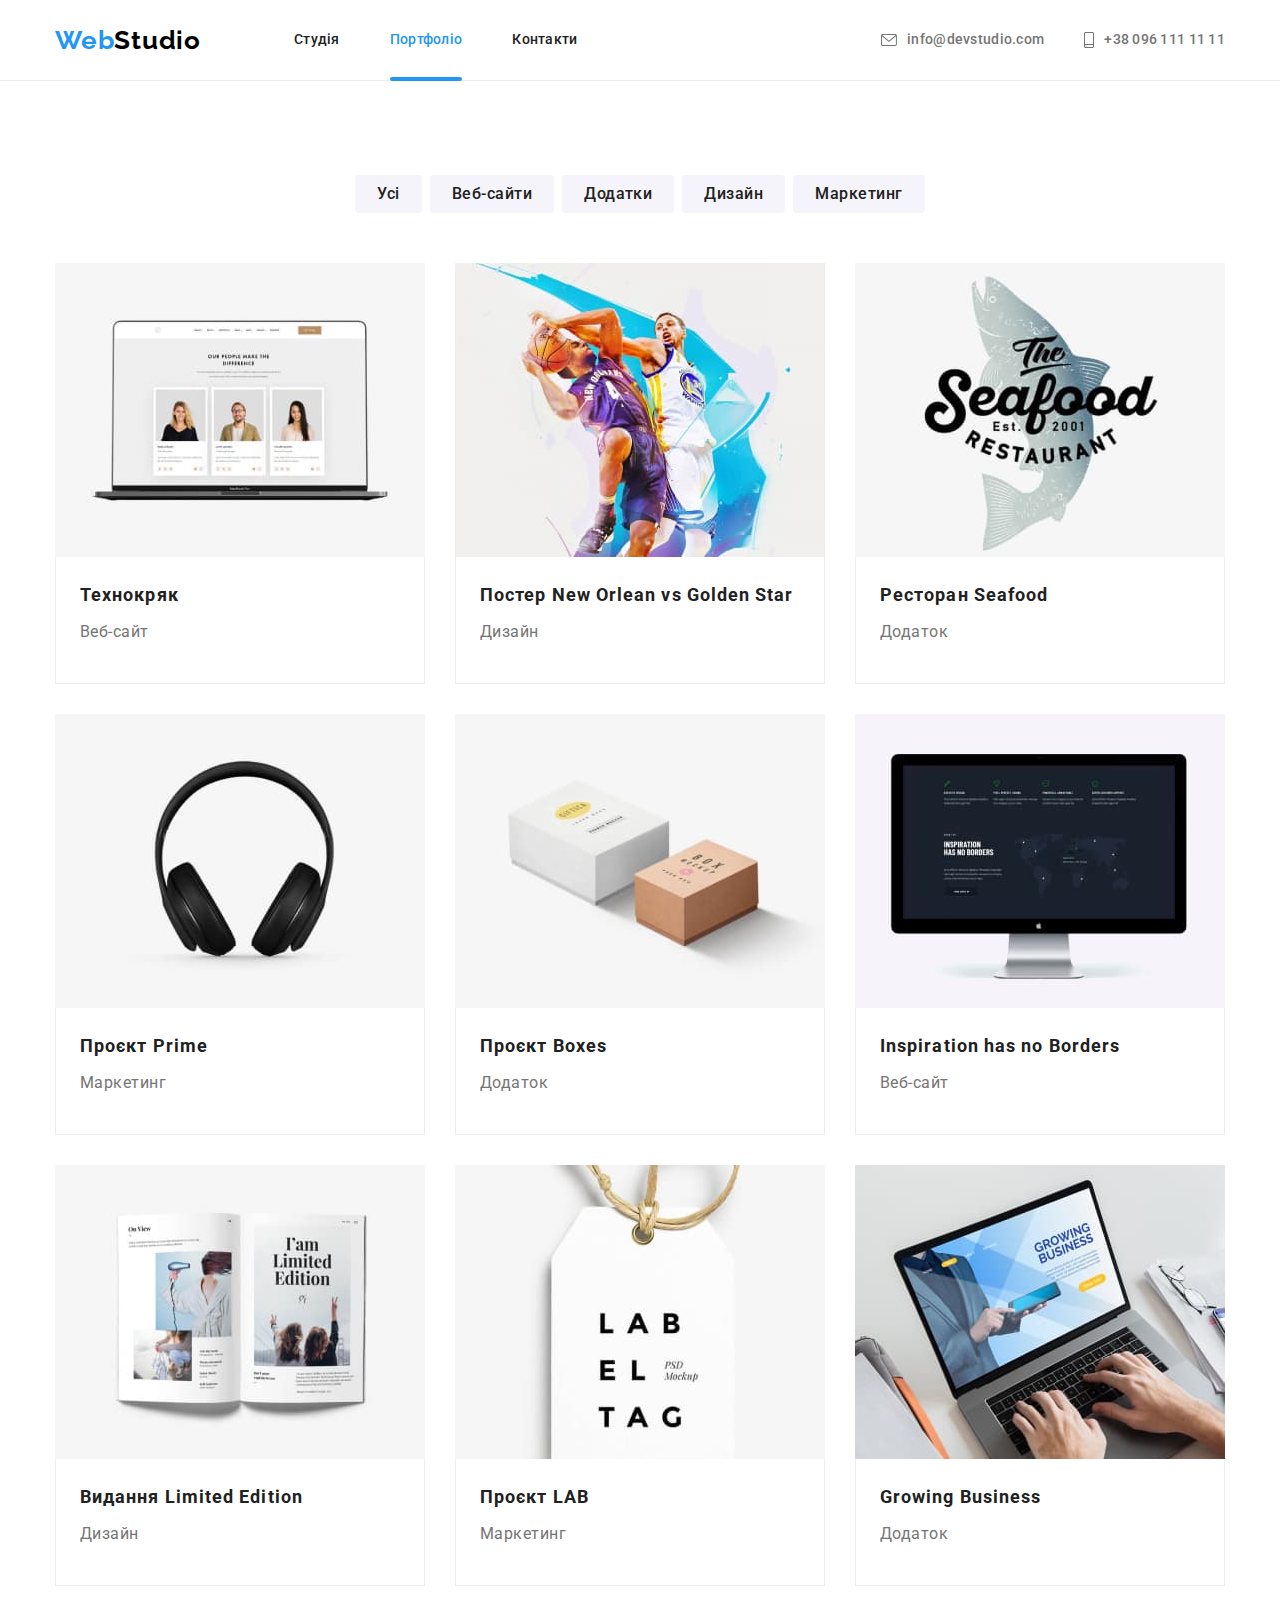
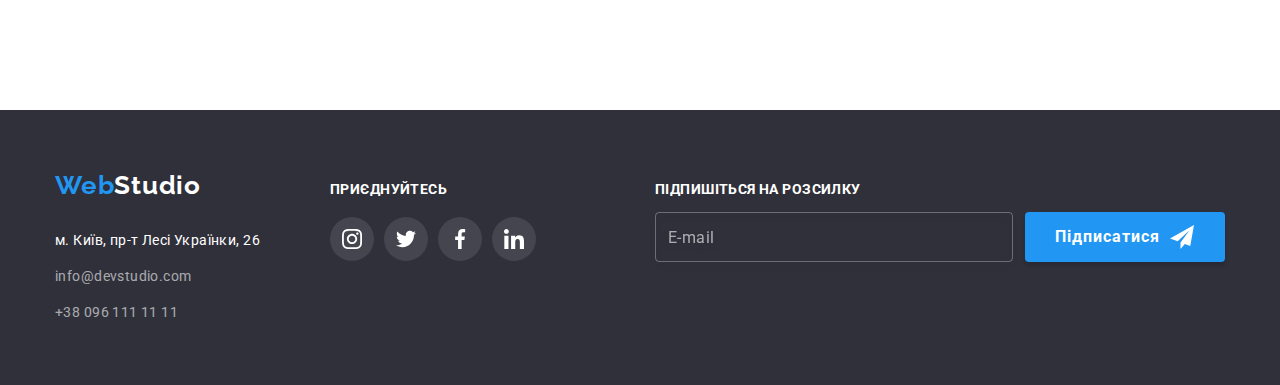
==== portfolio.html @ ed0c9e14 "Initial commit" ====
<!DOCTYPE html>
<html lang="uk">
	<head>
		<meta charset="UTF-8">
		<meta name="viewport" content="width=device-width, initial-scale=1.0">
		<title>Студія</title>
		<link rel="preconnect" href="https://fonts.googleapis.com">
		<link rel="preconnect" href="https://fonts.gstatic.com" crossorigin>
		<link href="https://fonts.googleapis.com/css2?family=Raleway:wght@700&family=Roboto:wght@400;500;700;900&display=swap" rel="stylesheet"> 
		<link rel="stylesheet" href="https://cdnjs.cloudflare.com/ajax/libs/modern-normalize/1.1.0/modern-normalize.min.css"> 
		<link rel="stylesheet" href="./css/styles.css">
	</head>
<body class="page">
	<header class="page-header">
		<div class="container header-nav">
			<nav class="header-nav">
				<a href="./index.html" class="logo">
					<span class="logo-firstname">Web</span><span class="logo-secondname">Studio</span>   
				</a>
				<ul class="site-nav list">
					<li class="site-nav-item"><a href="./index.html" class="link">Студія</a></li>
					<li class="site-nav-item"><a href="./portfolio.html" class="link current">Портфоліо</a></li>
					<li class="site-nav-item"><a href="#" class="link">Контакти</a></li>
				</ul>
			</nav>
			<ul class="contacts list">
				<li class="contact-item">
					<a href="mailto:info@devstudio.com" class="contact-type">
						<svg class="contact-icon" width="16px" height="12px">
							<use href="./images/icons.svg#icon-envelope"></use>
						</svg>
						info@devstudio.com
					</a>
				</li>
				<li class="contact-item">
					<a href="tel:+380961111111" class="contact-type">
						<svg class="contact-icon" width="10px" height="16px">
							<use href="./images/icons.svg#icon-smartphone"></use>
						</svg>
						+38 096 111 11 11
					</a>
				</li>
			</ul>
		</div>
	</header>

	<main>
			<section class="section portfolio">
				<h1 class="visually-hidden">Портфоліо</h1>		
				<div class="container">
					<ul class="buttons-list list">
						<li class="button-item">
							<button type="button" class="button secondary">Усі</button>
						</li>
						<li class="button-item"> 
							<button type="button" class="button secondary">Веб-сайти</button>
						</li>
						<li class="button-item">
							<button type="button" class="button secondary">Додатки</button>
						</li>
						<li class="button-item"> 
							<button type="button" class="button secondary">Дизайн</button>
						</li>
						<li class="button-item">
							<button type="button" class="button secondary">Маркетинг</button>
						</li>
					</ul>
				</div>
				<div class="container">
					<ul class="project-list list">
						<li class="project-item">
							<a href="#" class="project-link">
								<div class="project-img-box">
									<img class="project-img" src="./images/project/project1.jpg" alt="Ноутбук, на екрані якого збражено три фотокарточки з людьми" width="370">
									<div class="project-text-box">
										<p class="text-box">
											Ресурс пропонує комплексні пропозиції з різним рівнем функціоналу та сервісів. Все це дозволить відвідувачу отримати вичерпні відомості про компанію чи приватну особу.
										</p>
									</div>
								</div>
								<div class="project-content">
									<h2 class="project-name">Технокряк</h2>
									<p class="project-type">Веб-сайт</p>
								</div>
							</a>
						</li>
						<li class="project-item">
							<a href="#" class="project-link">
								<div class="project-img-box">
									<img class="project-img" src="./images/project/project2.jpg" alt="Двоє баскетболистів грають в баскетбол" width="370">
									<div class="project-text-box">
										<p class="text-box">
											Ресурс пропонує комплексні пропозиції з різним рівнем функціоналу та сервісів. Все це дозволить відвідувачу отримати вичерпні відомості про компанію чи приватну особу.
										</p>
									</div>
								</div>	
								<div class="project-content">
									<h2 class="project-name">Постер New Orlean vs Golden Star</h2>
									<p class="project-type">Дизайн</p>
								</div>	
							</a>
						</li>
						<li class="project-item">
							<a href="#" class="project-link">
								<div class="project-img-box">
									<img class="project-img" src="./images/project/project3.jpg" alt="Логотип ресторану" width="370">
									<div class="project-text-box">
										<p class="text-box">
											Ресурс пропонує комплексні пропозиції з різним рівнем функціоналу та сервісів. Все це дозволить відвідувачу отримати вичерпні відомості про компанію чи приватну особу.
										</p>
									</div>
								</div>
								<div class="project-content">
									<h2 class="project-name">Ресторан Seafood</h2>
									<p class="project-type">Додаток</p>
								</div>
							</a>
						</li>
						<li class="project-item">
							<a href="#" class="project-link">
								<div class="project-img-box">
									<img class="project-img" src="./images/project/project4.jpg" alt="Навушники на білому фоні" width="370">
									<div class="project-text-box">
										<p class="text-box">
											Ресурс пропонує комплексні пропозиції з різним рівнем функціоналу та сервісів. Все це дозволить відвідувачу отримати вичерпні відомості про компанію чи приватну особу.
										</p>
									</div>
								</div>
								<div class="project-content">
									<h2 class="project-name">Проєкт Prime</h2>
									<p class="project-type">Маркетинг</p>
								</div>
							</a>
						</li>
						<li class="project-item">
							<a href="#" class="project-link">
								<div class="project-img-box">
									<img class="project-img" src="./images/project/project5.jpg" alt="Маленька коробка бержеого кольору поряд з великою білою коробкою" width="370">
									<div class="project-text-box">
										<p class="text-box">
											Ресурс пропонує комплексні пропозиції з різним рівнем функціоналу та сервісів. Все це дозволить відвідувачу отримати вичерпні відомості про компанію чи приватну особу.
										</p>
									</div>
								</div>
								<div class="project-content">
									<h2 class="project-name">Проєкт Boxes</h2>
									<p class="project-type">Додаток</p>
								</div>
							</a>
						</li>
						<li class="project-item">
							<a href="#" class="project-link">
								<div class="project-img-box">
									<img class="project-img" src="./images/project/project6.jpg" alt="Монітор компютера" width="370">
									<div class="project-text-box">
										<p class="text-box">
											Ресурс пропонує комплексні пропозиції з різним рівнем функціоналу та сервісів. Все це дозволить відвідувачу отримати вичерпні відомості про компанію чи приватну особу.
										</p>
									</div>
								</div>
								<div class="project-content">
									<h2 class="project-name">Inspiration has no Borders</h2>
									<p class="project-type">Веб-сайт</p>
								</div>
							</a>
						</li>
						<li class="project-item">
							<a href="#" class="project-link">
								<div class="project-img-box">
									<img class="project-img" src="./images/project/project7.jpg" alt="Відкритий журнал з зображеннями та статтями" width="370">
									<div class="project-text-box">
										<p class="text-box">
											Ресурс пропонує комплексні пропозиції з різним рівнем функціоналу та сервісів. Все це дозволить відвідувачу отримати вичерпні відомості про компанію чи приватну особу.
										</p>
									</div>
								</div>
								<div class="project-content">
									<h2 class="project-name">Видання Limited Edition</h2>
									<p class="project-type">Дизайн</p>
								</div>
							</a>
						</li>
						<li class="project-item">
							<a href="#" class="project-link">
								<div class="project-img-box">	
									<img class="project-img" src="./images/project/project8.jpg" alt="Лейба білого кольору на нитці" width="370">
									<div class="project-text-box">
										<p class="text-box">
											Ресурс пропонує комплексні пропозиції з різним рівнем функціоналу та сервісів. Все це дозволить відвідувачу отримати вичерпні відомості про компанію чи приватну особу.
										</p>
									</div>
								</div>
								<div class="project-content">
									<h2 class="project-name">Проєкт LAB</h2>
									<p class="project-type">Маркетинг</p>
								</div>
							</a>
						</li>
						<li class="project-item">
							<a href="#" class="project-link">
								<div class="project-img-box">
									<img class="project-img" src="./images/project/project9.jpg" alt="Людина, що працює на ноутбуці" width="370">
									<div class="project-text-box">
										<p class="text-box">
											Ресурс пропонує комплексні пропозиції з різним рівнем функціоналу та сервісів. Все це дозволить відвідувачу отримати вичерпні відомості про компанію чи приватну особу.
										</p>
									</div>
								</div>
								<div class="project-content">
									<h2 class="project-name">Growing Business</h2>
									<p class="project-type">Додаток</p>
								</div>	
							</a>
						</li>
					</ul>
				</div>
			</section>
	</main>

	<!-- Підвал сторінки -->
	<footer class="footer">
		<div class="container box">
			<div class="container-footer-contact">
				<a href="./index.html" class="footer-logo">
					<span class="logo-firstname">Web</span><span class="logo-secondname">Studio</span>   
				</a>				
				<address class="address">
					<ul class="address-list list">
						<li class="address-item"><a href="https://goo.gl/maps/NYJFSB4uTfUwp8kT6" target="_blank" rel="noopener nofollow noreferrer" class="location">м. Київ, пр-т Лесі Українки, 26</a></li>
						<li class="address-item"><a href="mailto:info@devstudio.com" class="footer-contact">info@devstudio.com</a></li>
						<li class="address-item"><a href="tel:+380961111111" class="footer-contact">+38 096 111 11 11</a></li>
					</ul>
				</address>
			</div>
			<div class="footer-network">
				<h2 class="invitation-title">Приєднуйтесь</h2>
				<ul class="footer-network-list list">
					<li class="footer-network-item">
						<a href="#" class="footer-network-link">
							<svg class="footer-network-icon instagram" width="20px" height="20px" >
								<use href="./images/icons.svg#icon-instagram"></use>
							</svg>
						</a>
					</li>
					<li class="footer-network-item">
						<a href="#" class="footer-network-link">
							<svg class="footer-network-icon twitter" width="20px" height="20px" >
								<use href="./images/icons.svg#icon-twitter"></use>
							</svg>
						</a>
					</li>
					<li class="footer-network-item">
						<a href="#" class="footer-network-link">
							<svg class="footer-network-icon facebook" width="20px" height="20px" >
								<use href="./images/icons.svg#icon-facebook"></use>
							</svg>
						</a>
					</li>
					<li class="footer-network-item">
						<a href="#" class="footer-network-link">
							<svg class="footer-network-icon linkedin" width="20px" height="20px" >
								<use href="./images/icons.svg#icon-linkedin"></use>
							</svg>
						</a>
					</li>
				</ul>
			</div>
			<div class="footer-form-box">
				<p class="footer-form-title">Підпишіться на розсилку</p>
				<form class="footer-form" name="footer-contact-form" autocomplete="on" novalidate> 
					<label class="footer-field-label" for="subscription-user-email">
						<input 
							class="footer-field-input"
							id="subscription-user-email" 
							type="email" 
							name="subscription-user-email" 
							placeholder="E-mail"
						/>
					</label>
					<button class="footer-form-submit button" type="submit">
						<span class="button-lable-title">Підписатися</span> 
						<svg class="footer-form-icon" width="24px" height="24px">
							<use href="./images/icons.svg#icon-send"></use>
						</svg>
					</button>
				</form>
			</div>
		</div>
	</footer>
</body>
</html>
---- css/styles.css ----
html {
    box-sizing: border-box;
}

/* Стили для обнуления верхних отступов у элементов */
h1,
h2,
h3,
h4,
h5,
h6,
p {
	margin-top: 0;
}
/* Класс для обнуления базовых свойств у списков (ul) */
.list {
	list-style: none;
	padding-left: 0;
	margin: 0;
}
/* Класс для обнуления базовых свойств у ссылок */
.link {
	text-decoration: none;
	color: inherit;
}
/* Свойства для корректного отображения картинок */
img {
	display: block;
	max-width: 100%;
	height: auto;
}
/* Свойства для обнуления курсива у address */
address {
	font-style: normal;
}

*, 
*::before,
*::after {
    box-sizing: inherit;
}

:root {
    --primary-text-color: #212121;
    --secondary-text-color: #ffffff;
    --primary-icons-color: #AFB1B8;
    --secondary-icons-color: #ffffff;
    --title-text-color: #757575;
    --accent-color: #2196F3;
    --accent-text-color: #ffffff;
    --logo-secondname-color: #000000;
    --footer-contact-color: rgba(255, 255, 255, 0.6);
    --primary-bgc-color: #ffffff;
    --hero-bgc-color: #2F303A66;
    --footer-bgc-color: #2F303A;
    --secondary-bgc-color: #F5F4FA;
    --btnprimary-bgc-color: #188CE8;
    --card-set-gap: 30px;
    --card-shadow: 0px 1px 3px rgba(0, 0, 0, 0.12), 0px 1px 1px rgba(0, 0, 0, 0.14), 0px 2px 1px rgba(0, 0, 0, 0.2);
    --project-shadow: 0px 4px 4px 0px #00000040;
    --border-header: 1px solid #ECECEC;
    --border-card: 1px solid #EEEEEE;

    --transition-time: 250ms;
    --timing-function: cubic-bezier(0.4, 0, 0.2, 1);

}
.container {
    width: 1200px;
    padding-right: 15px;
    padding-left: 15px;
    margin: 0 auto;
}

.list {
    list-style: none;
    padding: 0;
    margin: 0; 
}
.page {
    font-family: Roboto, sans-serif;
    background-color: var(--primary-bgc-color);
    color: var(--primary-text-color);
}
.page-header {
    color: var(--primary-text-color);
    border-bottom: var(--border-header);
}
/* header-nav */
.header-nav {
    display: flex;
    align-items: center;
}
/* logo */
.logo {
    font-family: Raleway, sans-serif;
    font-weight: 700;
    font-size: 26px;
    line-height: 1.19;
    letter-spacing: 0.03em;
    text-decoration: none;
}
.logo-firstname {
    color: var(--accent-color);
}
.logo-secondname {
    color: var(--logo-secondname-color);
}
/* site-nav */
.site-nav {
    display: flex;
    margin-left: 93px;
    gap: 50px;
}

.site-nav .link {
    color: var(--primary-text-color);
    font-weight: 500;
    font-size: 14px;
    line-height: 1.14;
    letter-spacing: 0.02em;
    text-decoration: none;
   
    display: block;
    padding-top: 32px;
    padding-bottom: 32px;

    transition: color var(--transition-time) var(--timing-function);
}
.site-nav .link:hover,
.site-nav .link:focus {
    color: var(--accent-color);
}
.site-nav .link.current {
    color: var(--accent-color);
}
.site-nav-item {
    position: relative;
}
.link.current::after {
    position: absolute;
    bottom: -1px;
    left: 0;
    display: block;
    content: "";
    height: 4px;
    width: 100%;
    background: #2196F3;
    border-radius: 2px;
}

/* contact */
.contacts.list {
    display: flex;
    margin-left: auto;
}

.contact-type {
    display: flex;
    align-items: center;
    padding-top: 32px;
    padding-bottom: 32px;
}
.contact-type {
    color: var(--title-text-color);
    font-style: normal;
    font-weight: 500;
    font-size: 14px;
    line-height: 1.14;
    letter-spacing: 0.02em;
    text-decoration: none;  
    
    transition: color var(--transition-time) var(--timing-function);
}
.contact-type:hover,
.contact-type:focus {
    color: var(--accent-color);
}
.contact-icon {
    display: flex;
    margin-right: 10px;
    fill: currentColor;
}
.contacts.list .contact-item + .contact-item {
    margin-left: 40px;
} 

.section-hero {
    background-color: var(--hero-bgc-color);
    color: var(--accent-text-color);
    text-align: center;
    padding: 200px 0px;
}

.overlay {
    width: 1600px;
    margin-left: auto;
    margin-right: auto;
    background-image: linear-gradient(
        to right,
        rgba(47, 48, 58, 0.4),
        rgba(47, 48, 58, 0.4)
    ),
    url('../images/hero/hero.jpg');
    background-size: cover;
    background-repeat: no-repeat;
    background-position: center;
}

.hero-title {
    font-weight: 900;
    font-size: 44px;
    line-height: 1.36;
    text-align: center;
    letter-spacing: 0.06em;
    text-transform: uppercase;
    max-width: 696px;
    color: var(--secondary-text-color);

    margin: 0px auto 34px;
}

/* button */
.button {
    font-family: inherit;
    background-color: var(--accent-color);
    color: var(--accent-text-color);
    font-weight: 700;
    font-size: 16px;
    line-height: 1.88;
    letter-spacing: 0.06em;
    text-align: center;

    cursor: pointer;
}
.button.primary{
    border-radius: 4px;
    padding: 10px 32px;
    border-color: transparent;

    transition: background-color var(--transition-time) var(--timing-function);
}

.button.primary:hover,
.button.primary:focus {
    background-color: var(--btnprimary-bgc-color);
}

/* Модалка */
.backdrop.is-hidden {
    opacity: 0;
    pointer-events: none;
    visibility: hidden;
}

.backdrop {
    position: fixed;
    z-index: 1;
    top: 0;
    left: 0;
    width: 100%;
    height: 100%;
    background-color: rgba(0, 0, 0, 0.2);
    transition: opacity var(--transition-time) var(--timing-function);
}

.backdrop.is-hidden .modal {
    transform: translate(-50%, -50%) scale(1.1);  
}
.modal {
    position: absolute;
    top: 50%;
    left: 50%;
   
    min-width: 528px;
    min-height: 581px;
    border-radius: 4px;
    padding: 40px;
    
    background-color: var(--primary-bgc-color);
    box-shadow: 0px 1px 3px rgba(0, 0, 0, 0.12), 0px 1px 1px rgba(0, 0, 0, 0.14), 0px 2px 1px rgba(0, 0, 0, 0.2);   

    transform: translate(-50%, -50%) scale(1);
    
    transition: transform var(--transition-time) var(--timing-function);
}

.modal-title {
    font-weight: 700;
    font-size: 20px;
    line-height: 1.15;
    text-align: center;
    letter-spacing: 0.03em;
    
    margin-bottom: 12px;

    color: #212121;
}

.button-close {
    display: flex;
    position: absolute;
    border-radius: 50%;
    width: 30px;
    height: 30px;
    top: 8px;
    right: 8px;
    background-color: var(--primary-bgc-color);
    border: 1px solid #0000001A;
    cursor: pointer;

}
.close-icon {
    margin: auto;   
}

.button-close:hover,
.button-close:focus {
    fill: var(--accent-color);
}

/* Form */

.form-field-label {
    margin-bottom: 10px;
    
}
.form-field {
    position: relative;
 
}
.field-label {
    font-size: 12px;
    line-height: 1.1667;
    letter-spacing: 0.01em;
    margin-bottom: 4px;

    display: block;
    
    color: var(--title-text-color);
}

.form-field-input {
    font-size: 16px;
    line-height: 1.25;
    letter-spacing: 0.03em;

    height: 40px;
    width: 448px;
    width: 100%;
    padding: 0 12px 0 42px;
    display: block;

    border: 1px solid rgba(33, 33, 33, 0.2);
    border-radius: 4px;
    outline: none;
}
.form-field-input:focus {
    border-color: var(--accent-color);

}

.form-field-icon {
    position: absolute;
    top: 50%;
    left: 12px;
    transform: translateY(-50%);
    
}
.form-field-textarea {
    font-size: 16px;
    line-height: 1.25;
    letter-spacing: 0.03em;
    
    display: block;
    height: 120px;
    width: 100%;
    padding: 12px 16px;
    border: 1px solid rgba(33, 33, 33, 0.2);
    border-radius: 4px;
    outline: none;    
}
.form-field-textarea::placeholder {
    font-size: 12px;
    line-height: 1.1667;
    letter-spacing: 0.01em;

    color: rgba(117, 117, 117, 0.5); 
}
textarea {
    resize: none;  
}
.textarea {
    margin-bottom: 20px;
}

.form-field-textarea:focus {
    border-color: var(--accent-color);
}
.form-field-input:focus + .form-field-icon {
    fill: var(--accent-color);
}

.form-field-checkbox {
    font-size: 14px;
    line-height: 1.71;
    letter-spacing: 0.03em;
    text-align: center;
    margin: 0 auto 30px auto;
    
    color: #757575;
    
}
.checkbox {
    display: flex;
    align-items: center;
    justify-content: center;
}
.checkbox-input {
    appearance: none;
}
.checkbox-label {
    position: relative;
    padding-left: 24px;
    display: block;
}
.checkbox-icon {
    position: absolute;
    margin: 4px 8px 0 0;
    fill: transparent;
    border: 2px solid #212121;
    border-radius: 2px;
}
.checkbox-input:checked + .checkbox-icon {
    fill: var(--secondary-icons-color);
    background-color: var(--accent-color);   
    border-color: var(--accent-color); 
}
.checkbox-contract {
    color: var(--accent-color);
}
.form-submit {
    margin: 0 auto;  
}

.form-submit.button {
    display: block;
    padding: 10px 52px;
    
    border-radius: 4px;
    border: 1px solid transparent;

    transition: background-color var(--transition-time) var(--timing-function);
}

.form-submit.button:hover,
.form-submit.button:focus {
    background-color: var(--btnprimary-bgc-color);
    box-shadow: 0px 4px 4px 0px #00000026;

}

/* Чому нас обирають */
.visually-hidden {
    position: absolute;
    white-space: nowrap;
    width: 1px;
    height: 1px;
    overflow: hidden;
    border: 0;
    padding: 0;
    clip: rect(0 0 0 0);
    clip-path: inset(50%);
    margin: -1px;
}
.section {
    padding-top: 94px;
    padding-bottom: 94px;
}
.section-title {
    font-weight: 700;
    font-size: 36px;
    line-height: 1.17;
    text-align: center;
    letter-spacing: 0.03em;

    margin-top: 0;
    margin-bottom: 50px;
}

.features {
    display: flex;
}

.feature-item {
    flex-basis: calc((100% - 3 * var(--card-set-gap)) / 4);
    margin-right: var(--card-set-gap);
}
.conteiner-item {
    display: flex;
    border-radius: 4px;
    width: 270px;
    height: 120px;
    align-items: center;
    justify-content: center;
    background-repeat: no-repeat;
    background-position: center;
    background-color: var(--secondary-bgc-color);
    margin-bottom: 30px;
}

.feature-item:nth-child(4n) {
    margin-right: 0;
}
.feature-title {
    font-weight: 700;
    font-size: 14px;
    line-height: 1.14;
    letter-spacing: 0.03em;
    text-transform: uppercase;

    margin-bottom: 10px;
}
.feature-text {
    color: var(--title-text-color);
    font-size: 14px;
    line-height: 1.71;
    letter-spacing: 0.03em;
    margin-bottom: 0;
}

/* Чим ми займаємося */
.section.works {
    padding-top: 0;
}

.works-list {
    display: flex; 
    
}

.work-item {
    position: relative;
    flex-basis: calc((100% - 2 * var(--card-set-gap)) / 3);
    margin-right: var(--card-set-gap);
    
}
.work-item:nth-child(3n) {
    margin-right: 0;
}
.work-title-box {
    position: absolute;
    width: 100%;
    height: 70px;
    bottom: 0;

    background: rgba(47, 48, 58, 0.8);
}

.work-title {
    font-weight: 700;
    font-size: 14px;
    line-height: 1,14;
    text-align: center;
    letter-spacing: 0.03em;
    text-transform: uppercase;

    padding-top: 27px;
    padding-bottom: 27px;
    margin: 0;

    color: var(--secondary-text-color);
}

/* Наша команда */
.team {
    background-color: var(--secondary-bgc-color);
}
.team-list {
    display: flex;
}
.team-item {
    background-color: var(--primary-bgc-color);
    box-shadow: var(--card-shadow);
    
    flex-basis: calc((100% - 3 * var(--card-set-gap)) / 4);
    width: 270px;
    height: 428px;
    margin-right: var(--card-set-gap);
    
}
.team-item:nth-child(4n) {
    margin-right: 0;
}

.team-member {
    font-weight: 500;
    font-size: 16px;
    line-height: 1.19;
    text-align: center;
    letter-spacing: 0.03em;

    margin-bottom: 10px;
}
.position {
    font-size: 16px;
    line-height: 1.19;
    text-align: center;
    letter-spacing: 0.03em;
    margin-bottom: 16px;

    color: var(--title-text-color);
}
.network-list {
    display: flex;
    align-items: center;
    gap: 10px;
    
}
.network-item {
    width: 44px;
    height: 44px;  
}
.network-link {
    display: flex;
    align-items: center;
    justify-content: center;
    width: 100%;
    height: 100%;
    fill: var(--primary-icons-color);
    border-radius: 50%;   

    transition: background-color var(--transition-time) var(--timing-function), 
        fill var(--transition-time) var(--timing-function);
}

.network-link:hover,
.network-link:focus {
    background-color: var(--accent-color);
    fill: var(--secondary-icons-color);
}
 
.team-content {
    padding: 32px;
    border: var(--border-card);
    border-top: none;
}

/* Постійні клієнти */
.clients {
    font-weight: 700;
    font-size: 36px;
    line-height: 1.17;
    text-align: center;
    letter-spacing: 0.03em;
    }
    
.clients-list {
    display: flex;
}
    
.client-item {
    flex-basis: calc((100% - 5 * var(--card-set-gap)) / 6);
    margin-right: var(--card-set-gap);
}
.client-item-icon {
    display: flex;
    border-radius: 4px;
    width: 170px;
    height: 92px;

    fill: var(--primary-icons-color);
    border: 1px solid var(--primary-icons-color);

    transition: fill var(--transition-time) var(--timing-function), 
        border var(--transition-time) var(--timing-function);
}
    
.client-item-icon:hover,
.client-item-icon:focus {
    fill: var(--accent-color);
    border: 1px solid var(--accent-color);
}

.client-icon {
    margin: auto;   
}
    
.client-item:nth-child(6n) {
    margin-right: 0;
}

/* Підвал сторінки */
.box {
    display: flex;
    align-items: baseline;
}
.footer {
    background-color: var(--footer-bgc-color);
    padding: 60px 0;
}
.container-footer-contact {
    margin-right: 70px;    
}
.footer-logo .logo-secondname {
    color:var(--accent-text-color);
}
.footer-logo {    
    display: inline-block;    
    font-family: Raleway, sans-serif;
    font-weight: 700;
    font-size: 26px;
    line-height: 1.19;
    letter-spacing: 0.03em;
    text-decoration: none;

    margin-bottom: 28px;
}

.location {
    color: var(--accent-text-color);
    font-style: normal;
    font-size: 14px;
    line-height: 1.71;
    letter-spacing: 0.03em;
    text-decoration: none;

    color: var(--secondary-text-color);

    transition: color var(--transition-time) var(--timing-function);
}

.location:hover,
.location:focus {
    color: var(--accent-color); 
}

.footer-contact {
    color: var(--footer-contact-color);
    font-style: normal;
    font-size: 14px;
    line-height: 1.71;
    letter-spacing: 0.03em;
    text-decoration: none;

    transition: color var(--transition-time) var(--timing-function);
}

.footer-contact:hover,
.footer-contact:focus {
    color: var(--accent-color);
}

.address-item:not(:last-child) {
    margin-bottom: 12px;
}

.invitation-title {
    font-weight: 700;
    font-size: 14px;
    line-height: 1,14;
    letter-spacing: 0.03em;
    text-transform: uppercase;

    color: var(--secondary-text-color);
    margin-bottom: 20px;
}

.footer-network-list {
    display: flex;
    align-items: center;
    gap: 10px;
}
.footer-network-item {
    width: 44px;
    height: 44px;    
}
.footer-network-link {
    display: flex;
    align-items: center;
    justify-content: center;
    width: 100%;
    height: 100%;
    fill: var(--secondary-icons-color);
    background-color: rgba(255, 255, 255, 0.1);
    border-radius: 50%;  

    transition: background-color var(--transition-time) var(--timing-function), 
        fill var(--transition-time) var(--timing-function);
}

.footer-network-link:hover,
.footer-network-link:focus {
    background-color: var(--accent-color);
    fill: var(--secondary-icons-color);
}

/* footer-forma */
.footer-form-box {
    margin-left: auto;
}
.footer-form-title {
    font-weight: 700;
    font-size: 14px;
    line-height: 1.14;
    letter-spacing: 0.03em;
    text-transform: uppercase;

    color: var(--secondary-text-color);
}

.footer-form {
    display: flex;
    gap: 12px;
}
.footer-field-input{
    font-size: 16px;
    line-height: 1.25;
    letter-spacing: 0.03em;
    
    color: var(--secondary-text-color);
    
    height: 50px;
    width: 358px; 
    padding: 0 12px;  
    outline: none;

    background-color: transparent;
    box-sizing: border-box;
    border: 1px solid rgba(255, 255, 255, 0.3);
    filter: drop-shadow(0px 4px 4px rgba(0, 0, 0, 0.15));
    border-radius: 4px;
}
.footer-field-input::placeholder {
    font-size: 16px;
    line-height: 1.25;
    letter-spacing: 0.03em;

    color: rgba(255, 255, 255, 0.6);
}

.footer-field-input:focus {
    border-color: var(--accent-color);
}

.footer-form-submit {
    margin: 0 auto;  
}

.footer-form-submit.button {
    width: 200px;
    height: 50px;
    /* display: block; */
    padding: 10px 28px;

    display: flex;
    align-items: center;
    text-align: center;
    gap: 10px;
    
    border-radius: 4px;
    border-color: transparent;
    box-shadow: 0px 4px 4px rgba(0, 0, 0, 0.15);

    transition: background-color var(--transition-time) var(--timing-function);
}

.footer-form-submit.button:hover,
.footer-form-submit.button:focus {
    background-color: var(--btnprimary-bgc-color);
}

.button-lable-title {
    display: inline-block;
    font-weight: 700;
    font-size: 16px;
    line-height: 1.88;
    letter-spacing: 0.06em;

    color: var(--secondary-text-color);
}

/* Портфоліо */
.buttons-list {
    display: flex;
    justify-content: center;
    margin-bottom: 50px;
}
.buttons-list .button-item + .button-item {
    margin-left: 8px;
} 

.button.secondary {
    background-color: var(--secondary-bgc-color);
    color: var(--primary-text-color);
    font-weight: 500;
    font-size: 16px;
    line-height: 1.63;
    text-align: center;
    letter-spacing: 0.03em;
    padding: 6px 22px;

    border-radius: 4px;
    border: 0;
    cursor: pointer;

    transition: background-color var(--transition-time) var(--timing-function), 
        color var(--transition-time) var(--timing-function), 
        box-shadow var(--transition-time) var(--timing-function);
}

.button.secondary:hover,
.button.secondary:focus {
    background-color: var(--accent-color); 
    color: var(--accent-text-color);
    box-shadow: 0px 3px 1px rgba(0, 0, 0, 0.1), 0px 1px 2px rgba(0, 0, 0, 0.08), 0px 2px 2px rgba(0, 0, 0, 0.12);
}

.project-list {
    padding: 0;
    list-style: none;

    display: flex;
    flex-wrap: wrap;
}

.project-list .project-item {
    flex-basis: calc((100% - 2*var(--card-set-gap)) / 3);
    margin-right: var(--card-set-gap);
    margin-bottom: var(--card-set-gap);
}
.project-list .project-item:nth-child(3n) {
    margin-right: 0;
}
.project-list .item:nth-last-child(-n + 3) {
    margin-bottom: 0;
}
.project-link {
    
    display: block;
    text-decoration: none;

    transition: box-shadow var(--transition-time) var(--timing-function);
}
.project-link:hover,
.project-link:focus {
    box-shadow: var(--project-shadow);
}
.project-img-box {
    position: relative;
    overflow: hidden;
    width: 370px;
    height: 294px;
}
.project-text-box {

    position: absolute;
    top: 0;
    bottom: 0;
    width: 100%;
    height: 100%;
    background-color: rgba(33, 150, 243, 0.9);

    transform: translateY(100%);
    opacity: 1;
    transition: transform var(--transition-time) var(--timing-function),
        opacity var(--transition-time) var(--timing-function);
}

.project-link:hover .project-text-box {
    transform: translateY(0);
}

.text-box {
    font-size: 18px;
    line-height: 1.56;
    letter-spacing: 0.03em;

    color: var(--secondary-text-color);
  
    padding: 63px 24px;
    margin: 0px;
}

.project-content {
    padding: 20px 24px;
    border: var(--border-card);
    border-top: none;
}

.project-name {
    color: var(--primary-text-color);
    font-weight: 700;
    font-size: 18px;
    line-height: 2.00;
    letter-spacing: 0.06em;

    margin-bottom: 4px;
}
.project-type {
    color: var(--title-text-color);
    font-size: 16px;
    line-height: 1.88;
    letter-spacing: 0.03em;      
}
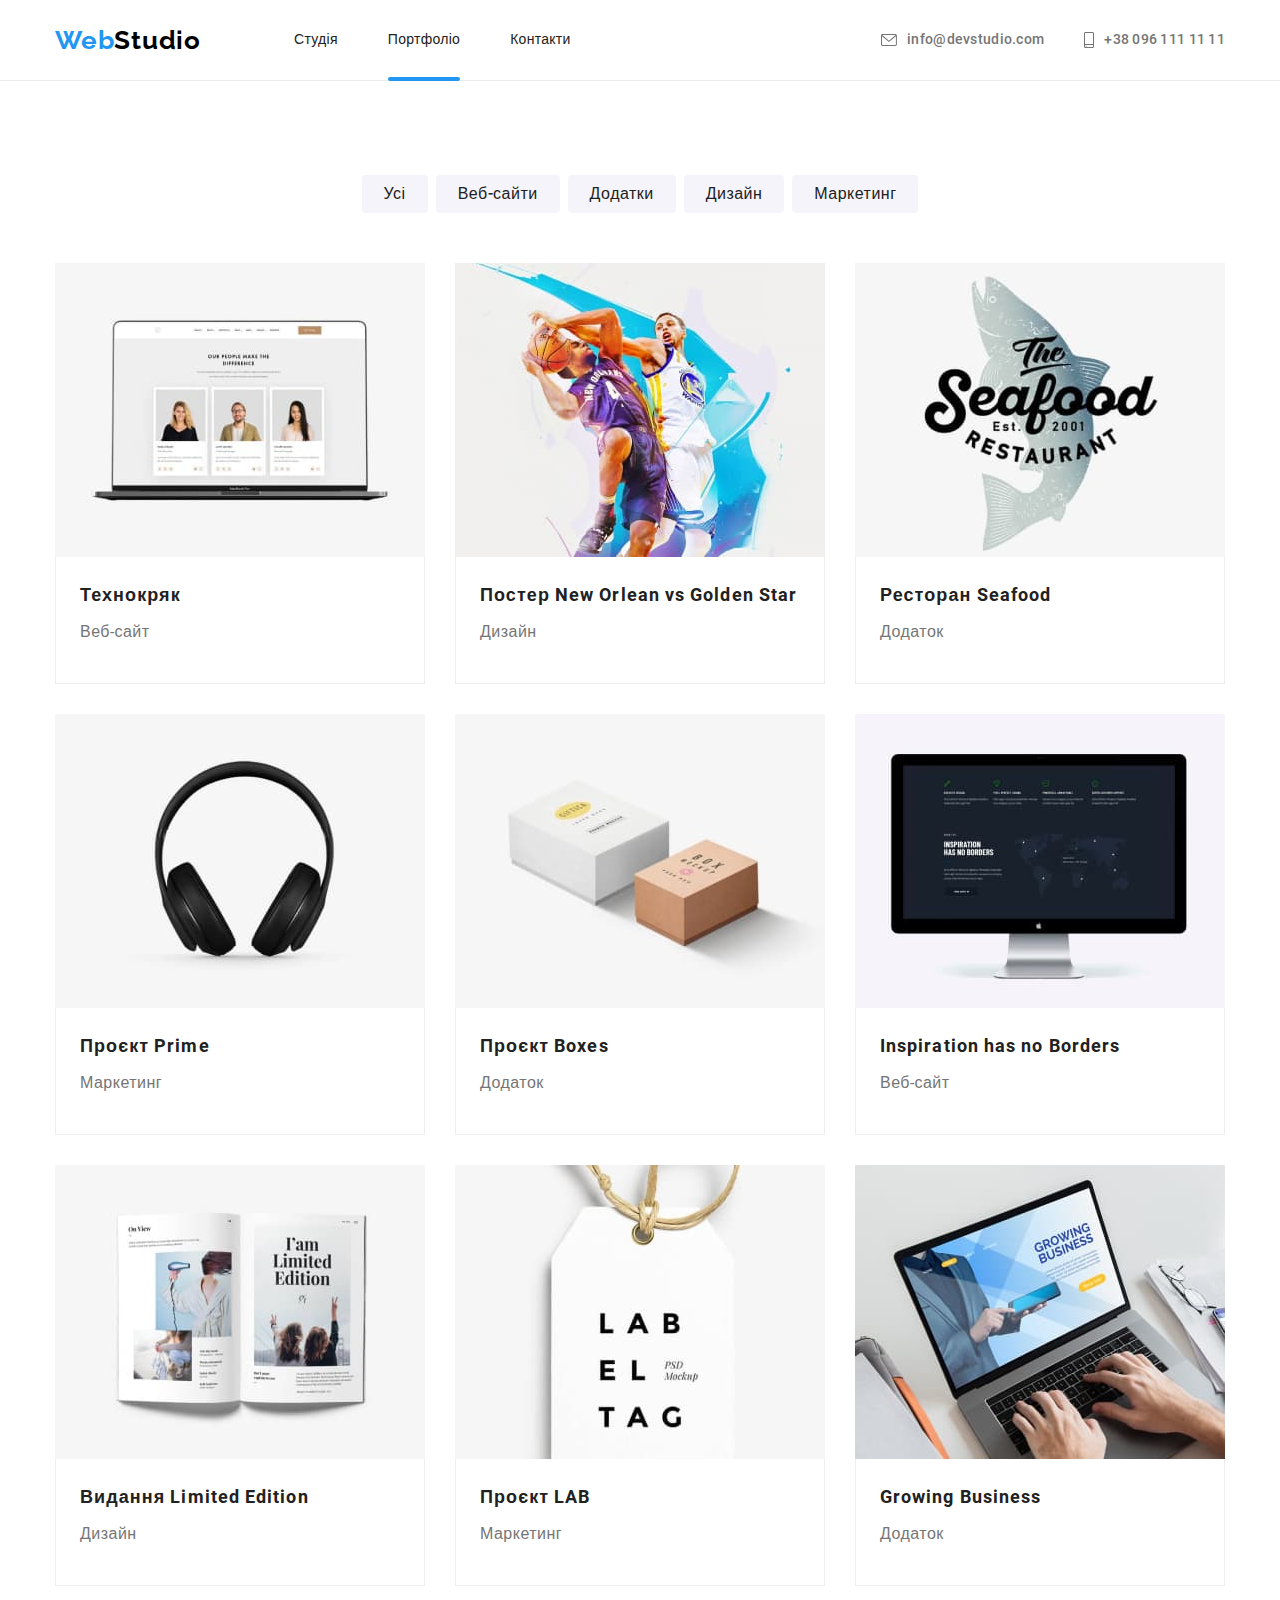
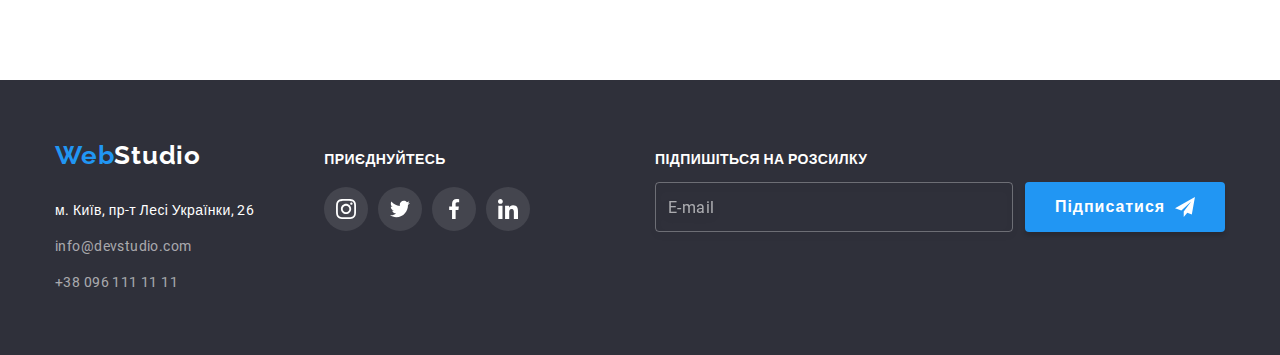
==== commit 14d53fb3: "Додає сьоме ДЗ" ====
--- a/portfolio.html
+++ b/portfolio.html
@@ -1,40 +1,44 @@
 <!DOCTYPE html>
 <html lang="uk">
-	<head>
-		<meta charset="UTF-8">
-		<meta name="viewport" content="width=device-width, initial-scale=1.0">
-		<title>Студія</title>
-		<link rel="preconnect" href="https://fonts.googleapis.com">
-		<link rel="preconnect" href="https://fonts.gstatic.com" crossorigin>
-		<link href="https://fonts.googleapis.com/css2?family=Raleway:wght@700&family=Roboto:wght@400;500;700;900&display=swap" rel="stylesheet"> 
-		<link rel="stylesheet" href="https://cdnjs.cloudflare.com/ajax/libs/modern-normalize/1.1.0/modern-normalize.min.css"> 
-		<link rel="stylesheet" href="./css/styles.css">
-	</head>
-<body class="page">
-	<header class="page-header">
-		<div class="container header-nav">
-			<nav class="header-nav">
+<head>
+	<meta charset="UTF-8">
+	<meta name="viewport" content="width=device-width, initial-scale=1.0">
+	<title>Студія</title>
+			<!-- fonts -->
+	<link rel="preconnect" href="https://fonts.googleapis.com">
+	<link rel="preconnect" href="https://fonts.gstatic.com" crossorigin>
+	<link href="https://fonts.googleapis.com/css2?family=Raleway:wght@700&family=Roboto:wght@400;500;700;900&display=swap" rel="stylesheet"> 
+			<!-- styles -->
+	<link rel="stylesheet" href="https://cdnjs.cloudflare.com/ajax/libs/modern-normalize/1.1.0/modern-normalize.min.css"> 
+	<link rel="stylesheet" href="./css/styles.css">
+	<link rel="stylesheet" href="./css/main.min.css">
+
+</head>
+<body>
+	<header class="header">
+		<div class="header__box container">
+			<nav class="header__nav">
 				<a href="./index.html" class="logo">
-					<span class="logo-firstname">Web</span><span class="logo-secondname">Studio</span>   
+					<span class="logo__firstname">Web</span><span class="logo__secondname">Studio</span>   
 				</a>
-				<ul class="site-nav list">
-					<li class="site-nav-item"><a href="./index.html" class="link">Студія</a></li>
-					<li class="site-nav-item"><a href="./portfolio.html" class="link current">Портфоліо</a></li>
-					<li class="site-nav-item"><a href="#" class="link">Контакти</a></li>
+				<ul class="header__menu menu list">
+					<li class="header__item"><a href="./index.html" class="header__link menu__link">Студія</a></li>
+					<li class="header__item"><a href="./portfolio.html" class="header__link header__link--current menu__link">Портфоліо</a></li>
+					<li class="header__item"><a href="#" class="header__link menu__link">Контакти</a></li>
 				</ul>
 			</nav>
-			<ul class="contacts list">
-				<li class="contact-item">
-					<a href="mailto:info@devstudio.com" class="contact-type">
-						<svg class="contact-icon" width="16px" height="12px">
+			<ul class="header__contact-list contact list">
+				<li class="contact__item">
+					<a href="mailto:info@devstudio.com" class="contact__type">
+						<svg class="contact__icon" width="16px" height="12px">
 							<use href="./images/icons.svg#icon-envelope"></use>
 						</svg>
 						info@devstudio.com
 					</a>
 				</li>
-				<li class="contact-item">
-					<a href="tel:+380961111111" class="contact-type">
-						<svg class="contact-icon" width="10px" height="16px">
+				<li class="contact__item">
+					<a href="tel:+380961111111" class="contact__type">
+						<svg class="contact__icon" width="10px" height="16px">
 							<use href="./images/icons.svg#icon-smartphone"></use>
 						</svg>
 						+38 096 111 11 11
@@ -45,244 +49,273 @@
 	</header>
 
 	<main>
-			<section class="section portfolio">
-				<h1 class="visually-hidden">Портфоліо</h1>		
-				<div class="container">
-					<ul class="buttons-list list">
-						<li class="button-item">
-							<button type="button" class="button secondary">Усі</button>
-						</li>
-						<li class="button-item"> 
-							<button type="button" class="button secondary">Веб-сайти</button>
-						</li>
-						<li class="button-item">
-							<button type="button" class="button secondary">Додатки</button>
-						</li>
-						<li class="button-item"> 
-							<button type="button" class="button secondary">Дизайн</button>
-						</li>
-						<li class="button-item">
-							<button type="button" class="button secondary">Маркетинг</button>
-						</li>
-					</ul>
-				</div>
-				<div class="container">
-					<ul class="project-list list">
-						<li class="project-item">
-							<a href="#" class="project-link">
-								<div class="project-img-box">
-									<img class="project-img" src="./images/project/project1.jpg" alt="Ноутбук, на екрані якого збражено три фотокарточки з людьми" width="370">
-									<div class="project-text-box">
-										<p class="text-box">
-											Ресурс пропонує комплексні пропозиції з різним рівнем функціоналу та сервісів. Все це дозволить відвідувачу отримати вичерпні відомості про компанію чи приватну особу.
-										</p>
-									</div>
-								</div>
-								<div class="project-content">
-									<h2 class="project-name">Технокряк</h2>
-									<p class="project-type">Веб-сайт</p>
-								</div>
-							</a>
-						</li>
-						<li class="project-item">
-							<a href="#" class="project-link">
-								<div class="project-img-box">
-									<img class="project-img" src="./images/project/project2.jpg" alt="Двоє баскетболистів грають в баскетбол" width="370">
-									<div class="project-text-box">
-										<p class="text-box">
+		<section class="section portfolio">
+			<h1 class="visually-hidden">Портфоліо</h1>		
+			<div class="portfolio__buttons container">
+				<ul class="portfolio__buttons-list list">
+					<li class="portfolio__buttons-item">
+						<button type="button" class="button__secondary">Усі</button>
+					</li>
+					<li class="button-item"> 
+						<button type="button" class="button__secondary">Веб-сайти</button>
+					</li>
+					<li class="button-item">
+						<button type="button" class="button__secondary">Додатки</button>
+					</li>
+					<li class="button-item"> 
+						<button type="button" class="button__secondary">Дизайн</button>
+					</li>
+					<li class="button-item">
+						<button type="button" class="button__secondary">Маркетинг</button>
+					</li>
+				</ul>
+			</div>
+			<div class="project container">
+				<ul class="project__list list">
+					<li class="project__item">
+						<article class="project-card">
+							<a href="#" class="project-card__link">
+								<div class="project-card__box">
+									<img class="project-card__img" src="./images/project/project1.jpg" alt="Ноутбук, на екрані якого збражено три фотокарточки з людьми" width="370">
+									<div class="project-card__thumb">
+										<p class="project-card__thumb-text">
+											Ресурс пропонує комплексні пропозиції з різним рівнем функціоналу та сервісів. Все це дозволить відвідувачу отримати вичерпні відомості про компанію чи приватну особу.
+										</p>
+									</div>
+								</div>
+								<div class="project-card__content">
+									<h2 class="project-card__name">Технокряк</h2>
+									<p class="project-card__type">Веб-сайт</p>
+								</div>
+							</a>
+						</article>
+					</li>
+					<li class="project__item">
+						<article class="project-card">
+							<a href="#" class="project-card__link">
+								<div class="project-card__box">
+									<img class="project-card__img" src="./images/project/project2.jpg" alt="Двоє баскетболистів грають в баскетбол" width="370">
+									<div class="project-card__thumb">
+										<p class="project-card__thumb-text">
 											Ресурс пропонує комплексні пропозиції з різним рівнем функціоналу та сервісів. Все це дозволить відвідувачу отримати вичерпні відомості про компанію чи приватну особу.
 										</p>
 									</div>
 								</div>	
-								<div class="project-content">
-									<h2 class="project-name">Постер New Orlean vs Golden Star</h2>
-									<p class="project-type">Дизайн</p>
+								<div class="project-card__content">
+									<h2 class="project-card__name">Постер New Orlean vs Golden Star</h2>
+									<p class="project-card__type">Дизайн</p>
 								</div>	
 							</a>
-						</li>
-						<li class="project-item">
-							<a href="#" class="project-link">
-								<div class="project-img-box">
-									<img class="project-img" src="./images/project/project3.jpg" alt="Логотип ресторану" width="370">
-									<div class="project-text-box">
-										<p class="text-box">
-											Ресурс пропонує комплексні пропозиції з різним рівнем функціоналу та сервісів. Все це дозволить відвідувачу отримати вичерпні відомості про компанію чи приватну особу.
-										</p>
-									</div>
-								</div>
-								<div class="project-content">
-									<h2 class="project-name">Ресторан Seafood</h2>
-									<p class="project-type">Додаток</p>
-								</div>
-							</a>
-						</li>
-						<li class="project-item">
-							<a href="#" class="project-link">
-								<div class="project-img-box">
-									<img class="project-img" src="./images/project/project4.jpg" alt="Навушники на білому фоні" width="370">
-									<div class="project-text-box">
-										<p class="text-box">
-											Ресурс пропонує комплексні пропозиції з різним рівнем функціоналу та сервісів. Все це дозволить відвідувачу отримати вичерпні відомості про компанію чи приватну особу.
-										</p>
-									</div>
-								</div>
-								<div class="project-content">
-									<h2 class="project-name">Проєкт Prime</h2>
-									<p class="project-type">Маркетинг</p>
-								</div>
-							</a>
-						</li>
-						<li class="project-item">
-							<a href="#" class="project-link">
-								<div class="project-img-box">
-									<img class="project-img" src="./images/project/project5.jpg" alt="Маленька коробка бержеого кольору поряд з великою білою коробкою" width="370">
-									<div class="project-text-box">
-										<p class="text-box">
-											Ресурс пропонує комплексні пропозиції з різним рівнем функціоналу та сервісів. Все це дозволить відвідувачу отримати вичерпні відомості про компанію чи приватну особу.
-										</p>
-									</div>
-								</div>
-								<div class="project-content">
-									<h2 class="project-name">Проєкт Boxes</h2>
-									<p class="project-type">Додаток</p>
-								</div>
-							</a>
-						</li>
-						<li class="project-item">
-							<a href="#" class="project-link">
-								<div class="project-img-box">
-									<img class="project-img" src="./images/project/project6.jpg" alt="Монітор компютера" width="370">
-									<div class="project-text-box">
-										<p class="text-box">
-											Ресурс пропонує комплексні пропозиції з різним рівнем функціоналу та сервісів. Все це дозволить відвідувачу отримати вичерпні відомості про компанію чи приватну особу.
-										</p>
-									</div>
-								</div>
-								<div class="project-content">
-									<h2 class="project-name">Inspiration has no Borders</h2>
-									<p class="project-type">Веб-сайт</p>
-								</div>
-							</a>
-						</li>
-						<li class="project-item">
-							<a href="#" class="project-link">
-								<div class="project-img-box">
-									<img class="project-img" src="./images/project/project7.jpg" alt="Відкритий журнал з зображеннями та статтями" width="370">
-									<div class="project-text-box">
-										<p class="text-box">
-											Ресурс пропонує комплексні пропозиції з різним рівнем функціоналу та сервісів. Все це дозволить відвідувачу отримати вичерпні відомості про компанію чи приватну особу.
-										</p>
-									</div>
-								</div>
-								<div class="project-content">
-									<h2 class="project-name">Видання Limited Edition</h2>
-									<p class="project-type">Дизайн</p>
-								</div>
-							</a>
-						</li>
-						<li class="project-item">
-							<a href="#" class="project-link">
-								<div class="project-img-box">	
-									<img class="project-img" src="./images/project/project8.jpg" alt="Лейба білого кольору на нитці" width="370">
-									<div class="project-text-box">
-										<p class="text-box">
-											Ресурс пропонує комплексні пропозиції з різним рівнем функціоналу та сервісів. Все це дозволить відвідувачу отримати вичерпні відомості про компанію чи приватну особу.
-										</p>
-									</div>
-								</div>
-								<div class="project-content">
-									<h2 class="project-name">Проєкт LAB</h2>
-									<p class="project-type">Маркетинг</p>
-								</div>
-							</a>
-						</li>
-						<li class="project-item">
-							<a href="#" class="project-link">
-								<div class="project-img-box">
-									<img class="project-img" src="./images/project/project9.jpg" alt="Людина, що працює на ноутбуці" width="370">
-									<div class="project-text-box">
-										<p class="text-box">
-											Ресурс пропонує комплексні пропозиції з різним рівнем функціоналу та сервісів. Все це дозволить відвідувачу отримати вичерпні відомості про компанію чи приватну особу.
-										</p>
-									</div>
-								</div>
-								<div class="project-content">
-									<h2 class="project-name">Growing Business</h2>
-									<p class="project-type">Додаток</p>
+						</article>
+					</li>
+					<li class="project__item">
+						<article class="project-card">
+							<a href="#" class="project-card__link">
+								<div class="project-card__box">
+									<img class="project-card__img" src="./images/project/project3.jpg" alt="Логотип ресторану" width="370">
+									<div class="project-card__thumb">
+										<p class="project-card__thumb-text">
+											Ресурс пропонує комплексні пропозиції з різним рівнем функціоналу та сервісів. Все це дозволить відвідувачу отримати вичерпні відомості про компанію чи приватну особу.
+										</p>
+									</div>
+								</div>
+								<div class="project-card__content">
+									<h2 class="project-card__name">Ресторан Seafood</h2>
+									<p class="project-card__type">Додаток</p>
+								</div>
+							</a>
+						</article>
+					</li>
+					<li class="project__item">
+						<article class="project-card">
+							<a href="#" class="project-card__link">
+								<div class="project-card__box">
+									<img class="project-card__img" src="./images/project/project4.jpg" alt="Навушники на білому фоні" width="370">
+									<div class="project-card__thumb">
+										<p class="project-card__thumb-text">
+											Ресурс пропонує комплексні пропозиції з різним рівнем функціоналу та сервісів. Все це дозволить відвідувачу отримати вичерпні відомості про компанію чи приватну особу.
+										</p>
+									</div>
+								</div>
+								<div class="project-card__content">
+									<h2 class="project-card__name">Проєкт Prime</h2>
+									<p class="project-card__type">Маркетинг</p>
+								</div>
+							</a>
+						</article>
+					</li>
+					<li class="project__item">
+						<article class="project-card">
+							<a href="#" class="project-card__link">
+								<div class="project-card__box">
+									<img class="project-card__img" src="./images/project/project5.jpg" alt="Маленька коробка бержеого кольору поряд з великою білою коробкою" width="370">
+									<div class="project-card__thumb">
+										<p class="project-card__thumb-text">
+											Ресурс пропонує комплексні пропозиції з різним рівнем функціоналу та сервісів. Все це дозволить відвідувачу отримати вичерпні відомості про компанію чи приватну особу.
+										</p>
+									</div>
+								</div>
+								<div class="project-card__content">
+									<h2 class="project-card__name">Проєкт Boxes</h2>
+									<p class="project-card__type">Додаток</p>
+								</div>
+							</a>
+						</article>
+					</li>
+					<li class="project__item">
+						<article class="project-card">
+							<a href="#" class="project-card__link">
+								<div class="project-card__box">
+									<img class="project-card__img" src="./images/project/project6.jpg" alt="Монітор компютера" width="370">
+									<div class="project-card__thumb">
+										<p class="project-card__thumb-text">
+											Ресурс пропонує комплексні пропозиції з різним рівнем функціоналу та сервісів. Все це дозволить відвідувачу отримати вичерпні відомості про компанію чи приватну особу.
+										</p>
+									</div>
+								</div>
+								<div class="project-card__content">
+									<h2 class="project-card__name">Inspiration has no Borders</h2>
+									<p class="project-card__type">Веб-сайт</p>
+								</div>
+							</a>
+						</article>
+					</li>
+					<li class="project__item">
+						<article class="project-card">
+							<a href="#" class="project-card__link">
+								<div class="project-card__box">
+									<img class="project-card__img" src="./images/project/project7.jpg" alt="Відкритий журнал з зображеннями та статтями" width="370">
+									<div class="project-card__thumb">
+										<p class="project-card__thumb-text">
+											Ресурс пропонує комплексні пропозиції з різним рівнем функціоналу та сервісів. Все це дозволить відвідувачу отримати вичерпні відомості про компанію чи приватну особу.
+										</p>
+									</div>
+								</div>
+								<div class="project-card__content">
+									<h2 class="project-card__name">Видання Limited Edition</h2>
+									<p class="project-card__type">Дизайн</p>
+								</div>
+							</a>
+						</article>
+					</li>
+					<li class="project__item">
+						<article class="project-card">
+							<a href="#" class="project-card__link">
+								<div class="project-card__box">	
+									<img class="project-card__img" src="./images/project/project8.jpg" alt="Лейба білого кольору на нитці" width="370">
+									<div class="project-card__thumb">
+										<p class="project-card__thumb-text">
+											Ресурс пропонує комплексні пропозиції з різним рівнем функціоналу та сервісів. Все це дозволить відвідувачу отримати вичерпні відомості про компанію чи приватну особу.
+										</p>
+									</div>
+								</div>
+								<div class="project-card__content">
+									<h2 class="project-card__name">Проєкт LAB</h2>
+									<p class="project-card__type">Маркетинг</p>
+								</div>
+							</a>
+						</article>
+					</li>
+					<li class="project__item">
+						<article class="project-card">
+							<a href="#" class="project-card__link">
+								<div class="project-card__box">
+									<img class="project-card__img" src="./images/project/project9.jpg" alt="Людина, що працює на ноутбуці" width="370">
+									<div class="project-card__thumb">
+										<p class="project-card__thumb-text">
+											Ресурс пропонує комплексні пропозиції з різним рівнем функціоналу та сервісів. Все це дозволить відвідувачу отримати вичерпні відомості про компанію чи приватну особу.
+										</p>
+									</div>
+								</div>
+								<div class="project-card__content">
+									<h2 class="project-card__name">Growing Business</h2>
+									<p class="project-card__type">Додаток</p>
 								</div>	
 							</a>
-						</li>
-					</ul>
-				</div>
-			</section>
+						</article>
+					</li>
+				</ul>
+			</div>
+		</section>
 	</main>
 
 	<!-- Підвал сторінки -->
 	<footer class="footer">
-		<div class="container box">
-			<div class="container-footer-contact">
-				<a href="./index.html" class="footer-logo">
-					<span class="logo-firstname">Web</span><span class="logo-secondname">Studio</span>   
+		<div class="footer__box container">
+			<div class="footer__contact">
+				<a href="./index.html" class="footer__logo logo">
+					<span class="footer__logo-firstname logo__firstname">Web</span><span class="footer__logo-secondname">Studio</span>   
 				</a>				
 				<address class="address">
-					<ul class="address-list list">
-						<li class="address-item"><a href="https://goo.gl/maps/NYJFSB4uTfUwp8kT6" target="_blank" rel="noopener nofollow noreferrer" class="location">м. Київ, пр-т Лесі Українки, 26</a></li>
-						<li class="address-item"><a href="mailto:info@devstudio.com" class="footer-contact">info@devstudio.com</a></li>
-						<li class="address-item"><a href="tel:+380961111111" class="footer-contact">+38 096 111 11 11</a></li>
+					<ul class="address__list list">
+						<li class="address__item"><a class="address__location" href="https://goo.gl/maps/NYJFSB4uTfUwp8kT6" target="_blank" rel="noopener nofollow noreferrer" >м. Київ, пр-т Лесі Українки, 26</a></li>
+						<li class="address__item">
+							<a href="mailto:info@devstudio.com" class="address__link">
+								info@devstudio.com
+							</a>
+						</li>
+						<li class="address__item">
+							<a href="tel:+380961111111" class=" address__link">
+								+38 096 111 11 11
+							</a>
+						</li>
 					</ul>
 				</address>
 			</div>
-			<div class="footer-network">
-				<h2 class="invitation-title">Приєднуйтесь</h2>
-				<ul class="footer-network-list list">
-					<li class="footer-network-item">
-						<a href="#" class="footer-network-link">
-							<svg class="footer-network-icon instagram" width="20px" height="20px" >
-								<use href="./images/icons.svg#icon-instagram"></use>
-							</svg>
-						</a>
-					</li>
-					<li class="footer-network-item">
-						<a href="#" class="footer-network-link">
-							<svg class="footer-network-icon twitter" width="20px" height="20px" >
-								<use href="./images/icons.svg#icon-twitter"></use>
-							</svg>
-						</a>
-					</li>
-					<li class="footer-network-item">
-						<a href="#" class="footer-network-link">
-							<svg class="footer-network-icon facebook" width="20px" height="20px" >
-								<use href="./images/icons.svg#icon-facebook"></use>
-							</svg>
-						</a>
-					</li>
-					<li class="footer-network-item">
-						<a href="#" class="footer-network-link">
-							<svg class="footer-network-icon linkedin" width="20px" height="20px" >
-								<use href="./images/icons.svg#icon-linkedin"></use>
-							</svg>
-						</a>
-					</li>
-				</ul>
-			</div>
-			<div class="footer-form-box">
-				<p class="footer-form-title">Підпишіться на розсилку</p>
-				<form class="footer-form" name="footer-contact-form" autocomplete="on" novalidate> 
-					<label class="footer-field-label" for="subscription-user-email">
-						<input 
-							class="footer-field-input"
-							id="subscription-user-email" 
-							type="email" 
-							name="subscription-user-email" 
-							placeholder="E-mail"
-						/>
-					</label>
-					<button class="footer-form-submit button" type="submit">
-						<span class="button-lable-title">Підписатися</span> 
-						<svg class="footer-form-icon" width="24px" height="24px">
+			<div class="footer__network">
+				<h2 class="footer__network-title">Приєднуйтесь</h2>
+				<div class="network">
+					<ul class="network__list list">
+						<li class="network__item">
+							<a href="#" class="network__link footer__network-link">
+								<svg class="network__icon" width="20px" height="20px" >
+									<use href="./images/icons.svg#icon-instagram"></use>
+								</svg>
+							</a>
+						</li>
+						<li class="network__item">
+							<a href="#" class="network__link footer__network-link">
+								<svg class="network__icon" width="20px" height="20px" >
+									<use href="./images/icons.svg#icon-twitter"></use>
+								</svg>
+							</a>
+						</li>
+						<li class="network__item">
+							<a href="#" class="network__link footer__network-link">
+								<svg class="network__icon" width="20px" height="20px" >
+									<use href="./images/icons.svg#icon-facebook"></use>
+								</svg>
+							</a>
+						</li>
+						<li class="network__item">
+							<a href="#" class="network__link footer__network-link">
+								<svg class="network__icon" width="20px" height="20px" >
+									<use href="./images/icons.svg#icon-linkedin"></use>
+								</svg>
+							</a>
+						</li>
+					</ul>
+				</div>
+			</div>
+			<div class="footer__form-box">
+				<p class="footer__form-title">Підпишіться на розсилку</p>
+				<form class="footer__form" name="footer-contact-form" autocomplete="on" novalidate> 
+					<div class="form-field">
+						<label class="form-field__label" for="subscriber-email"></label>
+							<input 
+								class="form-field__input footer__field-input"
+								id="subscriber-email" 
+								type="email" 
+								name="subscriber-email" 
+								placeholder="E-mail"
+							/>
+					</div>
+					<button class="footer__button button" type="submit">
+						<span class="footer__button-title">Підписатися</span> 
+						<svg class="footer__button-icon" width="24px" height="24px">
 							<use href="./images/icons.svg#icon-send"></use>
 						</svg>
-					</button>
+					</button>	
 				</form>
 			</div>
 		</div>
--- a/css/main.min.css
+++ b/css/main.min.css
@@ -0,0 +1 @@
+@font-face{font-family:"Roboto";font-style:normal;font-weight:400;src:local(""),url("../fonts/roboto-v30-latin-regular.woff2") format("woff2"),url("../fonts/roboto-v30-latin-regular.woff") format("woff")}@font-face{font-family:"Roboto";font-style:normal;font-weight:500;src:local(""),url("../fonts/roboto-v30-latin-500.woff2") format("woff2"),url("../fonts/roboto-v30-latin-500.woff") format("woff")}@font-face{font-family:"Roboto";font-style:normal;font-weight:700;src:local(""),url("../fonts/roboto-v30-latin-700.woff2") format("woff2"),url("../fonts/roboto-v30-latin-700.woff") format("woff")}@font-face{font-family:"Roboto";font-style:normal;font-weight:900;src:local(""),url("../fonts/roboto-v30-latin-900.woff2") format("woff2"),url("../fonts/roboto-v30-latin-900.woff") format("woff")}@font-face{font-family:"Raleway";font-style:normal;font-weight:400;src:local(""),url("../fonts/raleway-v28-latin-regular.woff2") format("woff2"),url("../fonts/raleway-v28-latin-regular.woff") format("woff")}@font-face{font-family:"Raleway";font-style:normal;font-weight:700;src:local(""),url("../fonts/raleway-v28-latin-700.woff2") format("woff2"),url("../fonts/raleway-v28-latin-700.woff") format("woff")}:root{--primary-text-color: #212121;--secondary-text-color: #ffffff;--primary-icons-color: #AFB1B8;--secondary-icons-color: #ffffff;--title-text-color: #757575;--accent-color: #2196F3;--accent-text-color: #ffffff;--logo-secondname-color: #000000;--footer-contact-color: rgba(255, 255, 255, 0.6);--primary-bgc-color: #ffffff;--hero-bgc-color: #2F303A66;--footer-bgc-color: #2F303A;--secondary-bgc-color: #F5F4FA;--btnprimary-bgc-color: #188CE8;--card-set-gap: 30px;--card-shadow: 0px 1px 3px rgba(0, 0, 0, 0.12), 0px 1px 1px rgba(0, 0, 0, 0.14), 0px 2px 1px rgba(0, 0, 0, 0.2);--project-shadow: 0px 4px 4px 0px #00000040;--border-header: 1px solid #ECECEC;--border-card: 1px solid #EEEEEE;--transition-time: 250ms;--timing-function: cubic-bezier(0.4, 0, 0.2, 1)}.visually-hidden{position:absolute;white-space:nowrap;width:1px;height:1px;overflow:hidden;border:0;padding:0;clip:rect(0 0 0 0);-webkit-clip-path:inset(50%);clip-path:inset(50%);margin:-1px}html{-webkit-box-sizing:border-box;box-sizing:border-box}body{font-family:Roboto,sans-serif;background-color:var(--primary-bgc-color);color:var(--primary-text-color)}img{display:block;max-width:100%;height:auto}*,*::before,*::after{-webkit-box-sizing:inherit;box-sizing:inherit}h1,h2,h3,h4,h5,h6,p{margin-top:0}.list{list-style:none;padding-left:0;margin:0}.link{text-decoration:none;color:inherit}address{font-style:normal}.container{width:1200px;padding-right:15px;padding-left:15px;margin:0 auto}.button{font-family:inherit;background-color:var(--accent-color);color:var(--accent-text-color);font-weight:700;font-size:16px;line-height:1.88;letter-spacing:.06em;text-align:center;cursor:pointer}.button__primary{border-radius:4px;padding:10px 32px;border-color:transparent;cursor:pointer;-webkit-transition:background-color var(--transition-time) var(--timing-function);transition:background-color var(--transition-time) var(--timing-function)}.button__primary:hover,.button__primary:focus{background-color:var(--btnprimary-bgc-color)}.button__secondary{background-color:var(--secondary-bgc-color);color:var(--primary-text-color);font-weight:500;font-size:16px;line-height:1.63;text-align:center;letter-spacing:.03em;padding:6px 22px;border-radius:4px;border:0;cursor:pointer;-webkit-transition:background-color var(--transition-time) var(--timing-function),color var(--transition-time) var(--timing-function),-webkit-box-shadow var(--transition-time) var(--timing-function);transition:background-color var(--transition-time) var(--timing-function),color var(--transition-time) var(--timing-function),-webkit-box-shadow var(--transition-time) var(--timing-function);transition:background-color var(--transition-time) var(--timing-function),color var(--transition-time) var(--timing-function),box-shadow var(--transition-time) var(--timing-function);transition:background-color var(--transition-time) var(--timing-function),color var(--transition-time) var(--timing-function),box-shadow var(--transition-time) var(--timing-function),-webkit-box-shadow var(--transition-time) var(--timing-function)}.button__secondary:hover,.button__secondary:focus{background-color:var(--accent-color);color:var(--accent-text-color);-webkit-box-shadow:0px 3px 1px rgba(0,0,0,.1),0px 1px 2px rgba(0,0,0,.08),0px 2px 2px rgba(0,0,0,.12);box-shadow:0px 3px 1px rgba(0,0,0,.1),0px 1px 2px rgba(0,0,0,.08),0px 2px 2px rgba(0,0,0,.12)}.button-close{display:-webkit-box;display:-ms-flexbox;display:flex;border-radius:50%;width:30px;height:30px;background-color:var(--primary-bgc-color);border:1px solid #0000001A;cursor:pointer}.button-close:hover,.button-close:focus{fill:var(--accent-color)}.button-close__icon{margin:auto}.header{color:var(--primary-text-color);border-bottom:var(--border-header)}.header__box,.header__nav{display:-webkit-box;display:-ms-flexbox;display:flex;-webkit-box-align:center;-ms-flex-align:center;align-items:center;-webkit-box-pack:center;-ms-flex-pack:center;justify-content:center}.header__menu{display:-webkit-box;display:-ms-flexbox;display:flex;margin-left:93px;gap:50px}.header__link{display:block;padding-top:32px;padding-bottom:32px}.header__link--current{color:var(--accent-color)}.header__link--current::after{position:absolute;bottom:-1px;left:0;display:block;content:"";height:4px;width:100%;background:#2196f3;border-radius:2px}.header__item{position:relative}.header__contact-list{display:-webkit-box;display:-ms-flexbox;display:flex;margin-left:auto;gap:40px}.logo{font-family:Raleway,sans-serif;font-weight:700;font-size:26px;line-height:1.19;letter-spacing:.03em;text-decoration:none}.logo__firstname{color:var(--accent-color)}.logo__secondname{color:var(--logo-secondname-color)}.contact__type{font-style:normal;font-weight:500;font-size:14px;line-height:1.14;letter-spacing:.02em;text-decoration:none;display:-webkit-box;display:-ms-flexbox;display:flex;-webkit-box-align:center;-ms-flex-align:center;align-items:center;padding-top:32px;padding-bottom:32px;color:var(--title-text-color);-webkit-transition:color var(--transition-time) var(--timing-function);transition:color var(--transition-time) var(--timing-function)}.contact__type:hover,.contact__type:focus{color:var(--accent-color)}.contact__icon{display:-webkit-box;display:-ms-flexbox;display:flex;margin-right:10px;fill:currentColor}.menu__link{color:var(--primary-text-color);font-weight:500;font-size:14px;line-height:1.14;letter-spacing:.02em;text-decoration:none;-webkit-transition:color var(--transition-time) var(--timing-function);transition:color var(--transition-time) var(--timing-function)}.menu__link:hover,.menu__link:focus{color:var(--accent-color)}.form-field__control{position:relative}.form-field__label{font-size:12px;line-height:1.1667;letter-spacing:.01em;display:block;color:var(--title-text-color)}.form-field__input{font-size:16px;line-height:1.25;letter-spacing:.03em;display:block;border:1px solid rgba(33,33,33,.2);border-radius:4px;outline:none}.form-field__input:focus{border-color:var(--accent-color)}.form-field__textarea{font-size:16px;line-height:1.25;letter-spacing:.03em;display:block;border:1px solid rgba(33,33,33,.2);border-radius:4px;outline:none;resize:none}.form-field__textarea::-webkit-input-placeholder{font-size:12px;line-height:1.1667;letter-spacing:.01em;color:rgba(117,117,117,.5)}.form-field__textarea::-moz-placeholder{font-size:12px;line-height:1.1667;letter-spacing:.01em;color:rgba(117,117,117,.5)}.form-field__textarea:-ms-input-placeholder{font-size:12px;line-height:1.1667;letter-spacing:.01em;color:rgba(117,117,117,.5)}.form-field__textarea::-ms-input-placeholder{font-size:12px;line-height:1.1667;letter-spacing:.01em;color:rgba(117,117,117,.5)}.form-field__textarea::placeholder{font-size:12px;line-height:1.1667;letter-spacing:.01em;color:rgba(117,117,117,.5)}.form-field__textarea:focus{border-color:var(--accent-color)}.form-field__checkbox{font-size:14px;line-height:1.71;letter-spacing:.03em;text-align:center;color:#757575}.form-field__checkbox-input{-webkit-appearance:none;-moz-appearance:none;appearance:none}.form-field__checkbox-label{position:relative;padding-left:24px;display:block}.section-hero{background-color:var(--hero-bgc-color);color:var(--accent-text-color);text-align:center;padding:200px 0px}.section-hero__overlay{width:1600px;margin:0px auto}.section-hero__title{font-weight:900;font-size:44px;line-height:1.36;text-align:center;letter-spacing:.06em;text-transform:uppercase;max-width:696px;color:var(--secondary-text-color);margin:0px auto 34px}.overlay{background-image:-webkit-gradient(linear, left top, right top, from(rgba(47, 48, 58, 0.4)), to(rgba(47, 48, 58, 0.4))),url("../images/hero/hero.jpg");background-image:linear-gradient(to right, rgba(47, 48, 58, 0.4), rgba(47, 48, 58, 0.4)),url("../images/hero/hero.jpg");background-size:cover;background-repeat:no-repeat;background-position:center}.backdrop{position:fixed;z-index:1;top:0;left:0;width:100%;height:100%;background-color:rgba(0,0,0,.2);-webkit-transition:opacity var(--transition-time) var(--timing-function);transition:opacity var(--transition-time) var(--timing-function)}.backdrop.is-hidden{opacity:0;pointer-events:none;visibility:hidden}.backdrop.is-hidden .modal{-webkit-transform:translate(-50%, -50%) scale(1.1);transform:translate(-50%, -50%) scale(1.1)}.backdrop__modal{position:absolute;top:50%;left:50%}.modal{min-width:528px;min-height:581px;border-radius:4px;padding:40px;background-color:var(--primary-bgc-color);-webkit-box-shadow:0px 1px 3px rgba(0,0,0,.12),0px 1px 1px rgba(0,0,0,.14),0px 2px 1px rgba(0,0,0,.2);box-shadow:0px 1px 3px rgba(0,0,0,.12),0px 1px 1px rgba(0,0,0,.14),0px 2px 1px rgba(0,0,0,.2);-webkit-transform:translate(-50%, -50%) scale(1);transform:translate(-50%, -50%) scale(1);-webkit-transition:-webkit-transform var(--transition-time) var(--timing-function);transition:-webkit-transform var(--transition-time) var(--timing-function);transition:transform var(--transition-time) var(--timing-function);transition:transform var(--transition-time) var(--timing-function), -webkit-transform var(--transition-time) var(--timing-function)}.modal__title{font-weight:700;font-size:20px;line-height:1.15;text-align:center;letter-spacing:.03em;margin-bottom:12px;color:#212121}.modal__close{position:absolute;top:8px;right:8px}.form__item{margin-bottom:10px}.form__label{margin-bottom:4px}.form__input{width:100%;height:40px;padding:0 12px 0 42px}.form__icon{position:absolute;top:50%;left:12px;-webkit-transform:translateY(-50%);transform:translateY(-50%)}.form__input:focus+.form__icon{fill:var(--accent-color)}.form__textarea{height:120px;width:100%;padding:12px 16px}.form__item-comment{margin-bottom:20px}.form__checkbox{display:-webkit-box;display:-ms-flexbox;display:flex;-webkit-box-align:center;-ms-flex-align:center;align-items:center;-webkit-box-pack:center;-ms-flex-pack:center;justify-content:center;margin:0 auto 30px auto}.form__checkbox-icon{fill:transparent;border:2px solid #212121;border-radius:2px;position:absolute;margin:4px 8px 0 0}.form-field__checkbox-input:checked+.form__checkbox-icon{fill:var(--secondary-icons-color);background-color:var(--accent-color);border-color:var(--accent-color)}.form__checkbox-contract{color:var(--accent-color)}.form__submit{display:block;padding:10px 52px;margin:0 auto;border-radius:4px;border-color:transparent;-webkit-transition:background-color var(--transition-time) var(--timing-function),-webkit-box-shadow var(--transition-time) var(--timing-function);transition:background-color var(--transition-time) var(--timing-function),-webkit-box-shadow var(--transition-time) var(--timing-function);transition:background-color var(--transition-time) var(--timing-function),box-shadow var(--transition-time) var(--timing-function);transition:background-color var(--transition-time) var(--timing-function),box-shadow var(--transition-time) var(--timing-function),-webkit-box-shadow var(--transition-time) var(--timing-function)}.form__submit:hover,.form__submit:focus{background-color:var(--btnprimary-bgc-color);-webkit-box-shadow:0px 4px 4px 0px #00000026;box-shadow:0px 4px 4px 0px #00000026}.section{padding-top:94px;padding-bottom:94px}.section__title{font-weight:700;font-size:36px;line-height:1.17;text-align:center;letter-spacing:.03em;margin-top:0;margin-bottom:50px}.section-features{padding-top:94px}.section-features__list{display:-webkit-box;display:-ms-flexbox;display:flex}.section-features__item{-ms-flex-preferred-size:calc((100% - 3 * var(--card-set-gap)) / 4);flex-basis:calc((100% - 3 * var(--card-set-gap)) / 4);margin-right:var(--card-set-gap)}.section-features__item:nth-child(4n){margin-right:0}.feature-card__conteiner-icon{display:-webkit-box;display:-ms-flexbox;display:flex;-webkit-box-align:center;-ms-flex-align:center;align-items:center;-webkit-box-pack:center;-ms-flex-pack:center;justify-content:center;border-radius:4px;width:270px;height:120px;background-repeat:no-repeat;background-position:center;background-color:var(--secondary-bgc-color);margin-bottom:30px}.feature-card__title{font-weight:700;font-size:14px;line-height:1.14;letter-spacing:.03em;text-transform:uppercase;margin-bottom:10px}.feature-card__text{color:var(--title-text-color);font-size:14px;line-height:1.71;letter-spacing:.03em;margin-bottom:0}.section-works{padding-top:0}.section-works__list{display:-webkit-box;display:-ms-flexbox;display:flex}.section-works__item{position:relative;-ms-flex-preferred-size:calc((100% - 2 * var(--card-set-gap)) / 3);flex-basis:calc((100% - 2 * var(--card-set-gap)) / 3);margin-right:var(--card-set-gap)}.section-works__item:nth-child(3n){margin-right:0}.work-card__title-box{position:absolute;width:100%;height:70px;bottom:0;background:rgba(47,48,58,.8)}.work-card__title{font-weight:700;font-size:14px;line-height:1,14;text-align:center;letter-spacing:.03em;text-transform:uppercase;padding-top:27px;padding-bottom:27px;margin:0;color:var(--secondary-text-color)}.section-team{background-color:var(--secondary-bgc-color)}.section-team__list{display:-webkit-box;display:-ms-flexbox;display:flex;gap:30px}.section-team__network-link{fill:var(--primary-icons-color);-webkit-transition:background-color var(--transition-time) var(--timing-function),fill var(--transition-time) var(--timing-function);transition:background-color var(--transition-time) var(--timing-function),fill var(--transition-time) var(--timing-function)}.section-team__network-link:hover,.section-team__network-link:focus{background-color:var(--accent-color);fill:var(--secondary-icons-color)}.team-card{width:270px;height:428px;background-color:var(--primary-bgc-color);-webkit-box-shadow:var(--card-shadow);box-shadow:var(--card-shadow)}.team-card__member{font-weight:500;font-size:16px;line-height:1.19;text-align:center;letter-spacing:.03em;margin-bottom:10px}.team-card__position{font-size:16px;line-height:1.19;text-align:center;letter-spacing:.03em;margin-bottom:16px;color:var(--title-text-color)}.team-card__content{padding:32px;border:var(--border-card);border-top:none}.network__list{display:-webkit-box;display:-ms-flexbox;display:flex;-webkit-box-align:center;-ms-flex-align:center;align-items:center;-webkit-box-pack:center;-ms-flex-pack:center;justify-content:center;gap:10px}.network__item{width:44px;height:44px}.network__link{display:-webkit-box;display:-ms-flexbox;display:flex;-webkit-box-align:center;-ms-flex-align:center;align-items:center;-webkit-box-pack:center;-ms-flex-pack:center;justify-content:center;width:100%;height:100%;border-radius:50%}.section-clients__title{font-weight:700;font-size:36px;line-height:1.17;text-align:center;letter-spacing:.03em}.section-clients__list{display:-webkit-box;display:-ms-flexbox;display:flex;gap:30px}.client-card__link{display:-webkit-box;display:-ms-flexbox;display:flex;border-radius:4px;width:170px;height:92px;fill:var(--primary-icons-color);border:1px solid var(--primary-icons-color);-webkit-transition:fill var(--transition-time) var(--timing-function),border var(--transition-time) var(--timing-function);transition:fill var(--transition-time) var(--timing-function),border var(--transition-time) var(--timing-function)}.client-card__link:hover,.client-card__link:focus{fill:var(--accent-color);border:1px solid var(--accent-color)}.client-card__icon{margin:auto}.footer{background-color:var(--footer-bgc-color);padding:60px 0}.footer__box{display:-webkit-box;display:-ms-flexbox;display:flex;-webkit-box-align:baseline;-ms-flex-align:baseline;align-items:baseline}.footer__contact{margin-right:70px}.footer__logo{display:inline-block;margin-bottom:28px;text-decoration:none}.footer__logo-secondname{color:var(--accent-text-color)}.footer__network-title{font-weight:700;font-size:14px;line-height:1,14;letter-spacing:.03em;text-transform:uppercase;color:var(--secondary-text-color);margin-bottom:20px}.footer__network-link{fill:var(--secondary-icons-color);background-color:rgba(255,255,255,.1);-webkit-transition:background-color var(--transition-time) var(--timing-function),fill var(--transition-time) var(--timing-function);transition:background-color var(--transition-time) var(--timing-function),fill var(--transition-time) var(--timing-function)}.footer__network-link:hover,.footer__network-link:focus{background-color:var(--accent-color);fill:var(--secondary-icons-color)}.footer__form{display:-webkit-box;display:-ms-flexbox;display:flex;-webkit-box-align:center;-ms-flex-align:center;align-items:center;-webkit-box-pack:center;-ms-flex-pack:center;justify-content:center;gap:12px}.footer__form-box{margin-left:auto}.footer__form-title{font-weight:700;font-size:14px;line-height:1.14;letter-spacing:.03em;text-transform:uppercase;color:var(--secondary-text-color)}.footer__field-input{color:var(--secondary-text-color);height:50px;width:358px;padding:0 12px;outline:none;background-color:transparent;-webkit-box-sizing:border-box;box-sizing:border-box;border:1px solid rgba(255,255,255,.3);-webkit-filter:drop-shadow(0px 4px 4px rgba(0, 0, 0, 0.15));filter:drop-shadow(0px 4px 4px rgba(0, 0, 0, 0.15));border-radius:4px}.footer__field-input::-webkit-input-placeholder{color:rgba(255,255,255,.6)}.footer__field-input::-moz-placeholder{color:rgba(255,255,255,.6)}.footer__field-input:-ms-input-placeholder{color:rgba(255,255,255,.6)}.footer__field-input::-ms-input-placeholder{color:rgba(255,255,255,.6)}.footer__field-input::placeholder{color:rgba(255,255,255,.6)}.footer__button{display:-webkit-box;display:-ms-flexbox;display:flex;-webkit-box-align:center;-ms-flex-align:center;align-items:center;text-align:center;gap:10px;width:200px;height:50px;padding:10px 28px;margin:0 auto;border-radius:4px;border-color:transparent;-webkit-box-shadow:0px 4px 4px rgba(0,0,0,.15);box-shadow:0px 4px 4px rgba(0,0,0,.15);-webkit-transition:background-color var(--transition-time) var(--timing-function);transition:background-color var(--transition-time) var(--timing-function)}.footer__button:hover,.footer__button:focus{background-color:var(--btnprimary-bgc-color)}.footer__button-title{display:inline-block;font-weight:700;font-size:16px;line-height:1.88;letter-spacing:.06em;color:var(--secondary-text-color)}.address__location{color:var(--accent-text-color);font-style:normal;font-size:14px;line-height:1.71;letter-spacing:.03em;text-decoration:none;color:var(--secondary-text-color);-webkit-transition:color var(--transition-time) var(--timing-function);transition:color var(--transition-time) var(--timing-function)}.address__location:hover,.address__location:focus{color:var(--accent-color)}.address__link{color:var(--footer-contact-color);font-style:normal;font-size:14px;line-height:1.71;letter-spacing:.03em;text-decoration:none;-webkit-transition:color var(--transition-time) var(--timing-function);transition:color var(--transition-time) var(--timing-function)}.address__link:hover,.address__link:focus{color:var(--accent-color)}.address__item:not(:last-child){margin-bottom:12px}.portfolio__buttons-list{display:-webkit-box;display:-ms-flexbox;display:flex;-webkit-box-pack:center;-ms-flex-pack:center;justify-content:center;margin-bottom:50px;gap:8px}.project__list{padding:0;list-style:none;display:-webkit-box;display:-ms-flexbox;display:flex;-ms-flex-wrap:wrap;flex-wrap:wrap}.project__item{-ms-flex-preferred-size:calc((100% - 2*var(--card-set-gap)) / 3);flex-basis:calc((100% - 2*var(--card-set-gap)) / 3);margin-right:var(--card-set-gap);margin-bottom:var(--card-set-gap)}.project__item:nth-child(3n){margin-right:0}.project__item:nth-last-child(-n+3){margin-bottom:0}.project-card__link{display:block;text-decoration:none;-webkit-transition:-webkit-box-shadow var(--transition-time) var(--timing-function);transition:-webkit-box-shadow var(--transition-time) var(--timing-function);transition:box-shadow var(--transition-time) var(--timing-function);transition:box-shadow var(--transition-time) var(--timing-function), -webkit-box-shadow var(--transition-time) var(--timing-function)}.project-card__link:hover,.project-card__link:focus{-webkit-box-shadow:var(--project-shadow);box-shadow:var(--project-shadow)}.project-card__box{position:relative;overflow:hidden;width:370px;height:294px}.project-card__thumb{position:absolute;top:0;bottom:0;width:100%;height:100%;background-color:rgba(33,150,243,.9);-webkit-transform:translateY(100%);transform:translateY(100%);opacity:1;-webkit-transition:opacity var(--transition-time) var(--timing-function),-webkit-transform var(--transition-time) var(--timing-function);transition:opacity var(--transition-time) var(--timing-function),-webkit-transform var(--transition-time) var(--timing-function);transition:transform var(--transition-time) var(--timing-function),opacity var(--transition-time) var(--timing-function);transition:transform var(--transition-time) var(--timing-function),opacity var(--transition-time) var(--timing-function),-webkit-transform var(--transition-time) var(--timing-function)}.project-card__link:hover .project-card__thumb{-webkit-transform:translateY(0);transform:translateY(0)}.project-card__thumb-text{font-size:18px;line-height:1.56;letter-spacing:.03em;color:var(--secondary-text-color);padding:63px 24px;margin:0px}.project-card__content{padding:20px 24px;border:var(--border-card);border-top:none}.project-card__name{color:var(--primary-text-color);font-weight:700;font-size:18px;line-height:2;letter-spacing:.06em;margin-bottom:4px}.project-card__type{color:var(--title-text-color);font-size:16px;line-height:1.88;letter-spacing:.03em}/*# sourceMappingURL=main.min.css.map */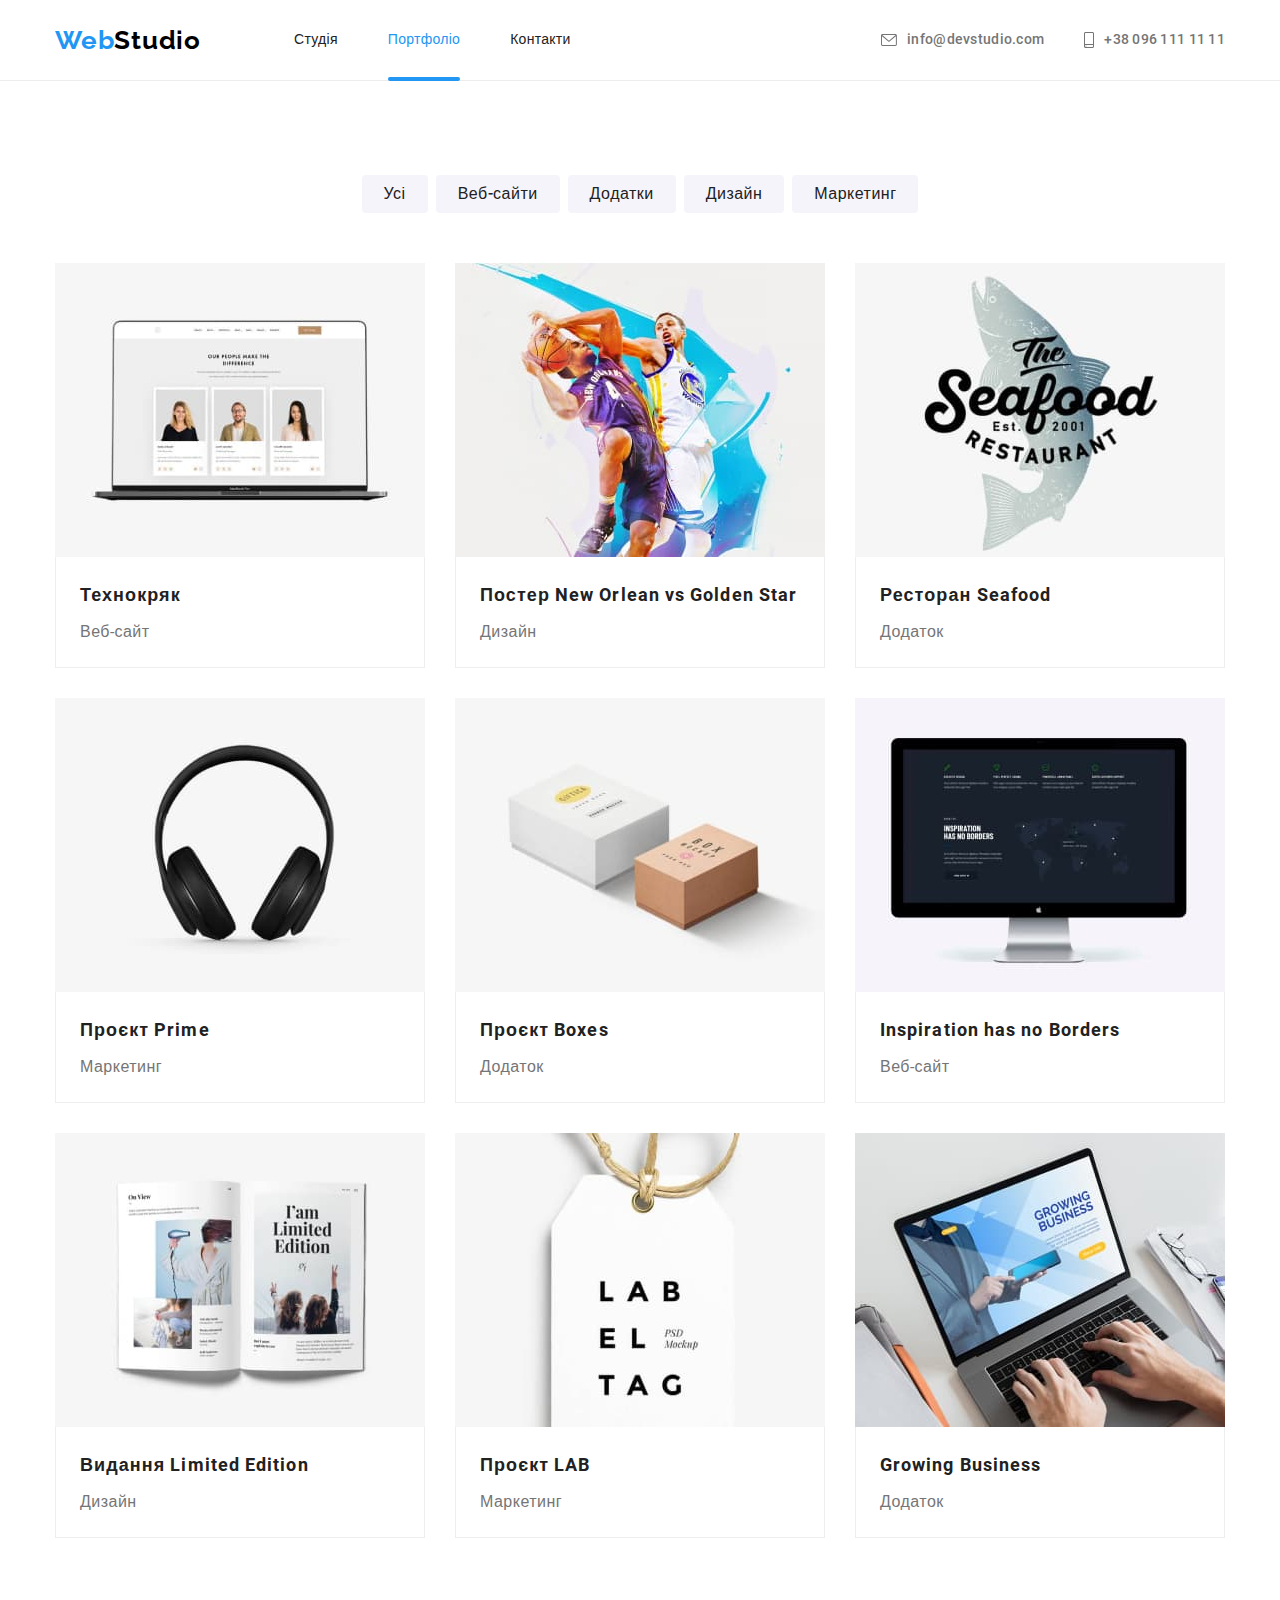
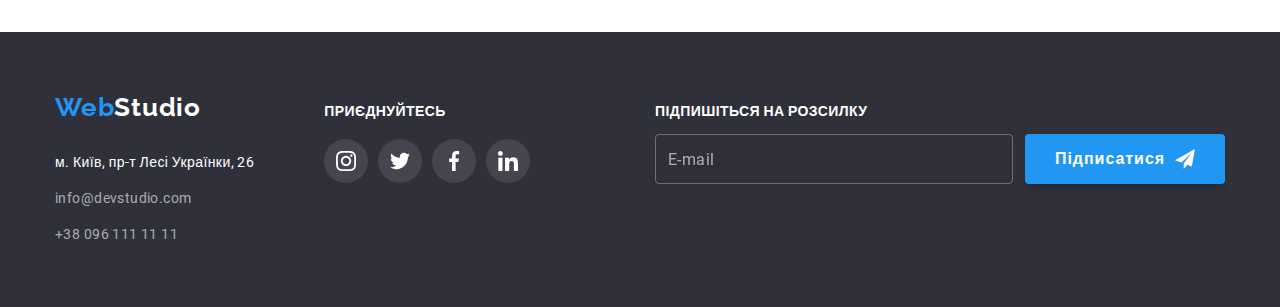
==== commit 8137c633: "Виправляє помилки в сьомому ДЗ" ====
--- a/portfolio.html
+++ b/portfolio.html
@@ -10,7 +10,6 @@
 	<link href="https://fonts.googleapis.com/css2?family=Raleway:wght@700&family=Roboto:wght@400;500;700;900&display=swap" rel="stylesheet"> 
 			<!-- styles -->
 	<link rel="stylesheet" href="https://cdnjs.cloudflare.com/ajax/libs/modern-normalize/1.1.0/modern-normalize.min.css"> 
-	<link rel="stylesheet" href="./css/styles.css">
 	<link rel="stylesheet" href="./css/main.min.css">
 
 </head>
@@ -22,9 +21,9 @@
 					<span class="logo__firstname">Web</span><span class="logo__secondname">Studio</span>   
 				</a>
 				<ul class="header__menu menu list">
-					<li class="header__item"><a href="./index.html" class="header__link menu__link">Студія</a></li>
-					<li class="header__item"><a href="./portfolio.html" class="header__link header__link--current menu__link">Портфоліо</a></li>
-					<li class="header__item"><a href="#" class="header__link menu__link">Контакти</a></li>
+					<li class="menu__item"><a href="./index.html" class="menu__link">Студія</a></li>
+					<li class="menu__item"><a href="./portfolio.html" class="menu__link menu__link--current">Портфоліо</a></li>
+					<li class="menu__item"><a href="#" class="menu__link">Контакти</a></li>
 				</ul>
 			</nav>
 			<ul class="header__contact-list contact list">
--- a/css/main.min.css
+++ b/css/main.min.css
@@ -1 +1 @@
-@font-face{font-family:"Roboto";font-style:normal;font-weight:400;src:local(""),url("../fonts/roboto-v30-latin-regular.woff2") format("woff2"),url("../fonts/roboto-v30-latin-regular.woff") format("woff")}@font-face{font-family:"Roboto";font-style:normal;font-weight:500;src:local(""),url("../fonts/roboto-v30-latin-500.woff2") format("woff2"),url("../fonts/roboto-v30-latin-500.woff") format("woff")}@font-face{font-family:"Roboto";font-style:normal;font-weight:700;src:local(""),url("../fonts/roboto-v30-latin-700.woff2") format("woff2"),url("../fonts/roboto-v30-latin-700.woff") format("woff")}@font-face{font-family:"Roboto";font-style:normal;font-weight:900;src:local(""),url("../fonts/roboto-v30-latin-900.woff2") format("woff2"),url("../fonts/roboto-v30-latin-900.woff") format("woff")}@font-face{font-family:"Raleway";font-style:normal;font-weight:400;src:local(""),url("../fonts/raleway-v28-latin-regular.woff2") format("woff2"),url("../fonts/raleway-v28-latin-regular.woff") format("woff")}@font-face{font-family:"Raleway";font-style:normal;font-weight:700;src:local(""),url("../fonts/raleway-v28-latin-700.woff2") format("woff2"),url("../fonts/raleway-v28-latin-700.woff") format("woff")}:root{--primary-text-color: #212121;--secondary-text-color: #ffffff;--primary-icons-color: #AFB1B8;--secondary-icons-color: #ffffff;--title-text-color: #757575;--accent-color: #2196F3;--accent-text-color: #ffffff;--logo-secondname-color: #000000;--footer-contact-color: rgba(255, 255, 255, 0.6);--primary-bgc-color: #ffffff;--hero-bgc-color: #2F303A66;--footer-bgc-color: #2F303A;--secondary-bgc-color: #F5F4FA;--btnprimary-bgc-color: #188CE8;--card-set-gap: 30px;--card-shadow: 0px 1px 3px rgba(0, 0, 0, 0.12), 0px 1px 1px rgba(0, 0, 0, 0.14), 0px 2px 1px rgba(0, 0, 0, 0.2);--project-shadow: 0px 4px 4px 0px #00000040;--border-header: 1px solid #ECECEC;--border-card: 1px solid #EEEEEE;--transition-time: 250ms;--timing-function: cubic-bezier(0.4, 0, 0.2, 1)}.visually-hidden{position:absolute;white-space:nowrap;width:1px;height:1px;overflow:hidden;border:0;padding:0;clip:rect(0 0 0 0);-webkit-clip-path:inset(50%);clip-path:inset(50%);margin:-1px}html{-webkit-box-sizing:border-box;box-sizing:border-box}body{font-family:Roboto,sans-serif;background-color:var(--primary-bgc-color);color:var(--primary-text-color)}img{display:block;max-width:100%;height:auto}*,*::before,*::after{-webkit-box-sizing:inherit;box-sizing:inherit}h1,h2,h3,h4,h5,h6,p{margin-top:0}.list{list-style:none;padding-left:0;margin:0}.link{text-decoration:none;color:inherit}address{font-style:normal}.container{width:1200px;padding-right:15px;padding-left:15px;margin:0 auto}.button{font-family:inherit;background-color:var(--accent-color);color:var(--accent-text-color);font-weight:700;font-size:16px;line-height:1.88;letter-spacing:.06em;text-align:center;cursor:pointer}.button__primary{border-radius:4px;padding:10px 32px;border-color:transparent;cursor:pointer;-webkit-transition:background-color var(--transition-time) var(--timing-function);transition:background-color var(--transition-time) var(--timing-function)}.button__primary:hover,.button__primary:focus{background-color:var(--btnprimary-bgc-color)}.button__secondary{background-color:var(--secondary-bgc-color);color:var(--primary-text-color);font-weight:500;font-size:16px;line-height:1.63;text-align:center;letter-spacing:.03em;padding:6px 22px;border-radius:4px;border:0;cursor:pointer;-webkit-transition:background-color var(--transition-time) var(--timing-function),color var(--transition-time) var(--timing-function),-webkit-box-shadow var(--transition-time) var(--timing-function);transition:background-color var(--transition-time) var(--timing-function),color var(--transition-time) var(--timing-function),-webkit-box-shadow var(--transition-time) var(--timing-function);transition:background-color var(--transition-time) var(--timing-function),color var(--transition-time) var(--timing-function),box-shadow var(--transition-time) var(--timing-function);transition:background-color var(--transition-time) var(--timing-function),color var(--transition-time) var(--timing-function),box-shadow var(--transition-time) var(--timing-function),-webkit-box-shadow var(--transition-time) var(--timing-function)}.button__secondary:hover,.button__secondary:focus{background-color:var(--accent-color);color:var(--accent-text-color);-webkit-box-shadow:0px 3px 1px rgba(0,0,0,.1),0px 1px 2px rgba(0,0,0,.08),0px 2px 2px rgba(0,0,0,.12);box-shadow:0px 3px 1px rgba(0,0,0,.1),0px 1px 2px rgba(0,0,0,.08),0px 2px 2px rgba(0,0,0,.12)}.button-close{display:-webkit-box;display:-ms-flexbox;display:flex;border-radius:50%;width:30px;height:30px;background-color:var(--primary-bgc-color);border:1px solid #0000001A;cursor:pointer}.button-close:hover,.button-close:focus{fill:var(--accent-color)}.button-close__icon{margin:auto}.header{color:var(--primary-text-color);border-bottom:var(--border-header)}.header__box,.header__nav{display:-webkit-box;display:-ms-flexbox;display:flex;-webkit-box-align:center;-ms-flex-align:center;align-items:center;-webkit-box-pack:center;-ms-flex-pack:center;justify-content:center}.header__menu{display:-webkit-box;display:-ms-flexbox;display:flex;margin-left:93px;gap:50px}.header__link{display:block;padding-top:32px;padding-bottom:32px}.header__link--current{color:var(--accent-color)}.header__link--current::after{position:absolute;bottom:-1px;left:0;display:block;content:"";height:4px;width:100%;background:#2196f3;border-radius:2px}.header__item{position:relative}.header__contact-list{display:-webkit-box;display:-ms-flexbox;display:flex;margin-left:auto;gap:40px}.logo{font-family:Raleway,sans-serif;font-weight:700;font-size:26px;line-height:1.19;letter-spacing:.03em;text-decoration:none}.logo__firstname{color:var(--accent-color)}.logo__secondname{color:var(--logo-secondname-color)}.contact__type{font-style:normal;font-weight:500;font-size:14px;line-height:1.14;letter-spacing:.02em;text-decoration:none;display:-webkit-box;display:-ms-flexbox;display:flex;-webkit-box-align:center;-ms-flex-align:center;align-items:center;padding-top:32px;padding-bottom:32px;color:var(--title-text-color);-webkit-transition:color var(--transition-time) var(--timing-function);transition:color var(--transition-time) var(--timing-function)}.contact__type:hover,.contact__type:focus{color:var(--accent-color)}.contact__icon{display:-webkit-box;display:-ms-flexbox;display:flex;margin-right:10px;fill:currentColor}.menu__link{color:var(--primary-text-color);font-weight:500;font-size:14px;line-height:1.14;letter-spacing:.02em;text-decoration:none;-webkit-transition:color var(--transition-time) var(--timing-function);transition:color var(--transition-time) var(--timing-function)}.menu__link:hover,.menu__link:focus{color:var(--accent-color)}.form-field__control{position:relative}.form-field__label{font-size:12px;line-height:1.1667;letter-spacing:.01em;display:block;color:var(--title-text-color)}.form-field__input{font-size:16px;line-height:1.25;letter-spacing:.03em;display:block;border:1px solid rgba(33,33,33,.2);border-radius:4px;outline:none}.form-field__input:focus{border-color:var(--accent-color)}.form-field__textarea{font-size:16px;line-height:1.25;letter-spacing:.03em;display:block;border:1px solid rgba(33,33,33,.2);border-radius:4px;outline:none;resize:none}.form-field__textarea::-webkit-input-placeholder{font-size:12px;line-height:1.1667;letter-spacing:.01em;color:rgba(117,117,117,.5)}.form-field__textarea::-moz-placeholder{font-size:12px;line-height:1.1667;letter-spacing:.01em;color:rgba(117,117,117,.5)}.form-field__textarea:-ms-input-placeholder{font-size:12px;line-height:1.1667;letter-spacing:.01em;color:rgba(117,117,117,.5)}.form-field__textarea::-ms-input-placeholder{font-size:12px;line-height:1.1667;letter-spacing:.01em;color:rgba(117,117,117,.5)}.form-field__textarea::placeholder{font-size:12px;line-height:1.1667;letter-spacing:.01em;color:rgba(117,117,117,.5)}.form-field__textarea:focus{border-color:var(--accent-color)}.form-field__checkbox{font-size:14px;line-height:1.71;letter-spacing:.03em;text-align:center;color:#757575}.form-field__checkbox-input{-webkit-appearance:none;-moz-appearance:none;appearance:none}.form-field__checkbox-label{position:relative;padding-left:24px;display:block}.section-hero{background-color:var(--hero-bgc-color);color:var(--accent-text-color);text-align:center;padding:200px 0px}.section-hero__overlay{width:1600px;margin:0px auto}.section-hero__title{font-weight:900;font-size:44px;line-height:1.36;text-align:center;letter-spacing:.06em;text-transform:uppercase;max-width:696px;color:var(--secondary-text-color);margin:0px auto 34px}.overlay{background-image:-webkit-gradient(linear, left top, right top, from(rgba(47, 48, 58, 0.4)), to(rgba(47, 48, 58, 0.4))),url("../images/hero/hero.jpg");background-image:linear-gradient(to right, rgba(47, 48, 58, 0.4), rgba(47, 48, 58, 0.4)),url("../images/hero/hero.jpg");background-size:cover;background-repeat:no-repeat;background-position:center}.backdrop{position:fixed;z-index:1;top:0;left:0;width:100%;height:100%;background-color:rgba(0,0,0,.2);-webkit-transition:opacity var(--transition-time) var(--timing-function);transition:opacity var(--transition-time) var(--timing-function)}.backdrop.is-hidden{opacity:0;pointer-events:none;visibility:hidden}.backdrop.is-hidden .modal{-webkit-transform:translate(-50%, -50%) scale(1.1);transform:translate(-50%, -50%) scale(1.1)}.backdrop__modal{position:absolute;top:50%;left:50%}.modal{min-width:528px;min-height:581px;border-radius:4px;padding:40px;background-color:var(--primary-bgc-color);-webkit-box-shadow:0px 1px 3px rgba(0,0,0,.12),0px 1px 1px rgba(0,0,0,.14),0px 2px 1px rgba(0,0,0,.2);box-shadow:0px 1px 3px rgba(0,0,0,.12),0px 1px 1px rgba(0,0,0,.14),0px 2px 1px rgba(0,0,0,.2);-webkit-transform:translate(-50%, -50%) scale(1);transform:translate(-50%, -50%) scale(1);-webkit-transition:-webkit-transform var(--transition-time) var(--timing-function);transition:-webkit-transform var(--transition-time) var(--timing-function);transition:transform var(--transition-time) var(--timing-function);transition:transform var(--transition-time) var(--timing-function), -webkit-transform var(--transition-time) var(--timing-function)}.modal__title{font-weight:700;font-size:20px;line-height:1.15;text-align:center;letter-spacing:.03em;margin-bottom:12px;color:#212121}.modal__close{position:absolute;top:8px;right:8px}.form__item{margin-bottom:10px}.form__label{margin-bottom:4px}.form__input{width:100%;height:40px;padding:0 12px 0 42px}.form__icon{position:absolute;top:50%;left:12px;-webkit-transform:translateY(-50%);transform:translateY(-50%)}.form__input:focus+.form__icon{fill:var(--accent-color)}.form__textarea{height:120px;width:100%;padding:12px 16px}.form__item-comment{margin-bottom:20px}.form__checkbox{display:-webkit-box;display:-ms-flexbox;display:flex;-webkit-box-align:center;-ms-flex-align:center;align-items:center;-webkit-box-pack:center;-ms-flex-pack:center;justify-content:center;margin:0 auto 30px auto}.form__checkbox-icon{fill:transparent;border:2px solid #212121;border-radius:2px;position:absolute;margin:4px 8px 0 0}.form-field__checkbox-input:checked+.form__checkbox-icon{fill:var(--secondary-icons-color);background-color:var(--accent-color);border-color:var(--accent-color)}.form__checkbox-contract{color:var(--accent-color)}.form__submit{display:block;padding:10px 52px;margin:0 auto;border-radius:4px;border-color:transparent;-webkit-transition:background-color var(--transition-time) var(--timing-function),-webkit-box-shadow var(--transition-time) var(--timing-function);transition:background-color var(--transition-time) var(--timing-function),-webkit-box-shadow var(--transition-time) var(--timing-function);transition:background-color var(--transition-time) var(--timing-function),box-shadow var(--transition-time) var(--timing-function);transition:background-color var(--transition-time) var(--timing-function),box-shadow var(--transition-time) var(--timing-function),-webkit-box-shadow var(--transition-time) var(--timing-function)}.form__submit:hover,.form__submit:focus{background-color:var(--btnprimary-bgc-color);-webkit-box-shadow:0px 4px 4px 0px #00000026;box-shadow:0px 4px 4px 0px #00000026}.section{padding-top:94px;padding-bottom:94px}.section__title{font-weight:700;font-size:36px;line-height:1.17;text-align:center;letter-spacing:.03em;margin-top:0;margin-bottom:50px}.section-features{padding-top:94px}.section-features__list{display:-webkit-box;display:-ms-flexbox;display:flex}.section-features__item{-ms-flex-preferred-size:calc((100% - 3 * var(--card-set-gap)) / 4);flex-basis:calc((100% - 3 * var(--card-set-gap)) / 4);margin-right:var(--card-set-gap)}.section-features__item:nth-child(4n){margin-right:0}.feature-card__conteiner-icon{display:-webkit-box;display:-ms-flexbox;display:flex;-webkit-box-align:center;-ms-flex-align:center;align-items:center;-webkit-box-pack:center;-ms-flex-pack:center;justify-content:center;border-radius:4px;width:270px;height:120px;background-repeat:no-repeat;background-position:center;background-color:var(--secondary-bgc-color);margin-bottom:30px}.feature-card__title{font-weight:700;font-size:14px;line-height:1.14;letter-spacing:.03em;text-transform:uppercase;margin-bottom:10px}.feature-card__text{color:var(--title-text-color);font-size:14px;line-height:1.71;letter-spacing:.03em;margin-bottom:0}.section-works{padding-top:0}.section-works__list{display:-webkit-box;display:-ms-flexbox;display:flex}.section-works__item{position:relative;-ms-flex-preferred-size:calc((100% - 2 * var(--card-set-gap)) / 3);flex-basis:calc((100% - 2 * var(--card-set-gap)) / 3);margin-right:var(--card-set-gap)}.section-works__item:nth-child(3n){margin-right:0}.work-card__title-box{position:absolute;width:100%;height:70px;bottom:0;background:rgba(47,48,58,.8)}.work-card__title{font-weight:700;font-size:14px;line-height:1,14;text-align:center;letter-spacing:.03em;text-transform:uppercase;padding-top:27px;padding-bottom:27px;margin:0;color:var(--secondary-text-color)}.section-team{background-color:var(--secondary-bgc-color)}.section-team__list{display:-webkit-box;display:-ms-flexbox;display:flex;gap:30px}.section-team__network-link{fill:var(--primary-icons-color);-webkit-transition:background-color var(--transition-time) var(--timing-function),fill var(--transition-time) var(--timing-function);transition:background-color var(--transition-time) var(--timing-function),fill var(--transition-time) var(--timing-function)}.section-team__network-link:hover,.section-team__network-link:focus{background-color:var(--accent-color);fill:var(--secondary-icons-color)}.team-card{width:270px;height:428px;background-color:var(--primary-bgc-color);-webkit-box-shadow:var(--card-shadow);box-shadow:var(--card-shadow)}.team-card__member{font-weight:500;font-size:16px;line-height:1.19;text-align:center;letter-spacing:.03em;margin-bottom:10px}.team-card__position{font-size:16px;line-height:1.19;text-align:center;letter-spacing:.03em;margin-bottom:16px;color:var(--title-text-color)}.team-card__content{padding:32px;border:var(--border-card);border-top:none}.network__list{display:-webkit-box;display:-ms-flexbox;display:flex;-webkit-box-align:center;-ms-flex-align:center;align-items:center;-webkit-box-pack:center;-ms-flex-pack:center;justify-content:center;gap:10px}.network__item{width:44px;height:44px}.network__link{display:-webkit-box;display:-ms-flexbox;display:flex;-webkit-box-align:center;-ms-flex-align:center;align-items:center;-webkit-box-pack:center;-ms-flex-pack:center;justify-content:center;width:100%;height:100%;border-radius:50%}.section-clients__title{font-weight:700;font-size:36px;line-height:1.17;text-align:center;letter-spacing:.03em}.section-clients__list{display:-webkit-box;display:-ms-flexbox;display:flex;gap:30px}.client-card__link{display:-webkit-box;display:-ms-flexbox;display:flex;border-radius:4px;width:170px;height:92px;fill:var(--primary-icons-color);border:1px solid var(--primary-icons-color);-webkit-transition:fill var(--transition-time) var(--timing-function),border var(--transition-time) var(--timing-function);transition:fill var(--transition-time) var(--timing-function),border var(--transition-time) var(--timing-function)}.client-card__link:hover,.client-card__link:focus{fill:var(--accent-color);border:1px solid var(--accent-color)}.client-card__icon{margin:auto}.footer{background-color:var(--footer-bgc-color);padding:60px 0}.footer__box{display:-webkit-box;display:-ms-flexbox;display:flex;-webkit-box-align:baseline;-ms-flex-align:baseline;align-items:baseline}.footer__contact{margin-right:70px}.footer__logo{display:inline-block;margin-bottom:28px;text-decoration:none}.footer__logo-secondname{color:var(--accent-text-color)}.footer__network-title{font-weight:700;font-size:14px;line-height:1,14;letter-spacing:.03em;text-transform:uppercase;color:var(--secondary-text-color);margin-bottom:20px}.footer__network-link{fill:var(--secondary-icons-color);background-color:rgba(255,255,255,.1);-webkit-transition:background-color var(--transition-time) var(--timing-function),fill var(--transition-time) var(--timing-function);transition:background-color var(--transition-time) var(--timing-function),fill var(--transition-time) var(--timing-function)}.footer__network-link:hover,.footer__network-link:focus{background-color:var(--accent-color);fill:var(--secondary-icons-color)}.footer__form{display:-webkit-box;display:-ms-flexbox;display:flex;-webkit-box-align:center;-ms-flex-align:center;align-items:center;-webkit-box-pack:center;-ms-flex-pack:center;justify-content:center;gap:12px}.footer__form-box{margin-left:auto}.footer__form-title{font-weight:700;font-size:14px;line-height:1.14;letter-spacing:.03em;text-transform:uppercase;color:var(--secondary-text-color)}.footer__field-input{color:var(--secondary-text-color);height:50px;width:358px;padding:0 12px;outline:none;background-color:transparent;-webkit-box-sizing:border-box;box-sizing:border-box;border:1px solid rgba(255,255,255,.3);-webkit-filter:drop-shadow(0px 4px 4px rgba(0, 0, 0, 0.15));filter:drop-shadow(0px 4px 4px rgba(0, 0, 0, 0.15));border-radius:4px}.footer__field-input::-webkit-input-placeholder{color:rgba(255,255,255,.6)}.footer__field-input::-moz-placeholder{color:rgba(255,255,255,.6)}.footer__field-input:-ms-input-placeholder{color:rgba(255,255,255,.6)}.footer__field-input::-ms-input-placeholder{color:rgba(255,255,255,.6)}.footer__field-input::placeholder{color:rgba(255,255,255,.6)}.footer__button{display:-webkit-box;display:-ms-flexbox;display:flex;-webkit-box-align:center;-ms-flex-align:center;align-items:center;text-align:center;gap:10px;width:200px;height:50px;padding:10px 28px;margin:0 auto;border-radius:4px;border-color:transparent;-webkit-box-shadow:0px 4px 4px rgba(0,0,0,.15);box-shadow:0px 4px 4px rgba(0,0,0,.15);-webkit-transition:background-color var(--transition-time) var(--timing-function);transition:background-color var(--transition-time) var(--timing-function)}.footer__button:hover,.footer__button:focus{background-color:var(--btnprimary-bgc-color)}.footer__button-title{display:inline-block;font-weight:700;font-size:16px;line-height:1.88;letter-spacing:.06em;color:var(--secondary-text-color)}.address__location{color:var(--accent-text-color);font-style:normal;font-size:14px;line-height:1.71;letter-spacing:.03em;text-decoration:none;color:var(--secondary-text-color);-webkit-transition:color var(--transition-time) var(--timing-function);transition:color var(--transition-time) var(--timing-function)}.address__location:hover,.address__location:focus{color:var(--accent-color)}.address__link{color:var(--footer-contact-color);font-style:normal;font-size:14px;line-height:1.71;letter-spacing:.03em;text-decoration:none;-webkit-transition:color var(--transition-time) var(--timing-function);transition:color var(--transition-time) var(--timing-function)}.address__link:hover,.address__link:focus{color:var(--accent-color)}.address__item:not(:last-child){margin-bottom:12px}.portfolio__buttons-list{display:-webkit-box;display:-ms-flexbox;display:flex;-webkit-box-pack:center;-ms-flex-pack:center;justify-content:center;margin-bottom:50px;gap:8px}.project__list{padding:0;list-style:none;display:-webkit-box;display:-ms-flexbox;display:flex;-ms-flex-wrap:wrap;flex-wrap:wrap}.project__item{-ms-flex-preferred-size:calc((100% - 2*var(--card-set-gap)) / 3);flex-basis:calc((100% - 2*var(--card-set-gap)) / 3);margin-right:var(--card-set-gap);margin-bottom:var(--card-set-gap)}.project__item:nth-child(3n){margin-right:0}.project__item:nth-last-child(-n+3){margin-bottom:0}.project-card__link{display:block;text-decoration:none;-webkit-transition:-webkit-box-shadow var(--transition-time) var(--timing-function);transition:-webkit-box-shadow var(--transition-time) var(--timing-function);transition:box-shadow var(--transition-time) var(--timing-function);transition:box-shadow var(--transition-time) var(--timing-function), -webkit-box-shadow var(--transition-time) var(--timing-function)}.project-card__link:hover,.project-card__link:focus{-webkit-box-shadow:var(--project-shadow);box-shadow:var(--project-shadow)}.project-card__box{position:relative;overflow:hidden;width:370px;height:294px}.project-card__thumb{position:absolute;top:0;bottom:0;width:100%;height:100%;background-color:rgba(33,150,243,.9);-webkit-transform:translateY(100%);transform:translateY(100%);opacity:1;-webkit-transition:opacity var(--transition-time) var(--timing-function),-webkit-transform var(--transition-time) var(--timing-function);transition:opacity var(--transition-time) var(--timing-function),-webkit-transform var(--transition-time) var(--timing-function);transition:transform var(--transition-time) var(--timing-function),opacity var(--transition-time) var(--timing-function);transition:transform var(--transition-time) var(--timing-function),opacity var(--transition-time) var(--timing-function),-webkit-transform var(--transition-time) var(--timing-function)}.project-card__link:hover .project-card__thumb{-webkit-transform:translateY(0);transform:translateY(0)}.project-card__thumb-text{font-size:18px;line-height:1.56;letter-spacing:.03em;color:var(--secondary-text-color);padding:63px 24px;margin:0px}.project-card__content{padding:20px 24px;border:var(--border-card);border-top:none}.project-card__name{color:var(--primary-text-color);font-weight:700;font-size:18px;line-height:2;letter-spacing:.06em;margin-bottom:4px}.project-card__type{color:var(--title-text-color);font-size:16px;line-height:1.88;letter-spacing:.03em}/*# sourceMappingURL=main.min.css.map */+@font-face{font-family:"Roboto";font-style:normal;font-weight:400;src:local(""),url("../fonts/roboto-v30-latin-regular.woff2") format("woff2"),url("../fonts/roboto-v30-latin-regular.woff") format("woff")}@font-face{font-family:"Roboto";font-style:normal;font-weight:500;src:local(""),url("../fonts/roboto-v30-latin-500.woff2") format("woff2"),url("../fonts/roboto-v30-latin-500.woff") format("woff")}@font-face{font-family:"Roboto";font-style:normal;font-weight:700;src:local(""),url("../fonts/roboto-v30-latin-700.woff2") format("woff2"),url("../fonts/roboto-v30-latin-700.woff") format("woff")}@font-face{font-family:"Roboto";font-style:normal;font-weight:900;src:local(""),url("../fonts/roboto-v30-latin-900.woff2") format("woff2"),url("../fonts/roboto-v30-latin-900.woff") format("woff")}@font-face{font-family:"Raleway";font-style:normal;font-weight:400;src:local(""),url("../fonts/raleway-v28-latin-regular.woff2") format("woff2"),url("../fonts/raleway-v28-latin-regular.woff") format("woff")}@font-face{font-family:"Raleway";font-style:normal;font-weight:700;src:local(""),url("../fonts/raleway-v28-latin-700.woff2") format("woff2"),url("../fonts/raleway-v28-latin-700.woff") format("woff")}:root{--primary-text-color: #212121;--secondary-text-color: #ffffff;--primary-icons-color: #AFB1B8;--secondary-icons-color: #ffffff;--title-text-color: #757575;--accent-color: #2196F3;--accent-text-color: #ffffff;--logo-secondname-color: #000000;--footer-contact-color: rgba(255, 255, 255, 0.6);--primary-bgc-color: #ffffff;--hero-bgc-color: #2F303A66;--footer-bgc-color: #2F303A;--secondary-bgc-color: #F5F4FA;--btnprimary-bgc-color: #188CE8;--card-set-gap: 30px;--card-shadow: 0px 1px 3px rgba(0, 0, 0, 0.12), 0px 1px 1px rgba(0, 0, 0, 0.14), 0px 2px 1px rgba(0, 0, 0, 0.2);--project-shadow: 0px 4px 4px 0px #00000040;--border-header: 1px solid #ECECEC;--border-card: 1px solid #EEEEEE;--transition-time: 250ms;--timing-function: cubic-bezier(0.4, 0, 0.2, 1)}.visually-hidden{position:absolute;white-space:nowrap;width:1px;height:1px;overflow:hidden;border:0;padding:0;clip:rect(0 0 0 0);-webkit-clip-path:inset(50%);clip-path:inset(50%);margin:-1px}html{-webkit-box-sizing:border-box;box-sizing:border-box}body{font-family:Roboto,sans-serif;background-color:var(--primary-bgc-color);color:var(--primary-text-color)}img{display:block;max-width:100%;height:auto}*,*::before,*::after{-webkit-box-sizing:inherit;box-sizing:inherit}h1,h2,h3,h4,h5,h6,p{margin-top:0}.list{list-style:none;padding-left:0;margin:0}.link{text-decoration:none;color:inherit}address{font-style:normal}.container{width:1200px;padding-right:15px;padding-left:15px;margin:0 auto}.button{font-family:inherit;background-color:var(--accent-color);color:var(--accent-text-color);font-weight:700;font-size:16px;line-height:1.88;letter-spacing:.06em;text-align:center;cursor:pointer}.button__primary{border-radius:4px;padding:10px 32px;border-color:transparent;cursor:pointer;-webkit-transition:background-color var(--transition-time) var(--timing-function);transition:background-color var(--transition-time) var(--timing-function)}.button__primary:hover,.button__primary:focus{background-color:var(--btnprimary-bgc-color)}.button__secondary{background-color:var(--secondary-bgc-color);color:var(--primary-text-color);font-weight:500;font-size:16px;line-height:1.63;text-align:center;letter-spacing:.03em;padding:6px 22px;border-radius:4px;border:0;cursor:pointer;-webkit-transition:background-color var(--transition-time) var(--timing-function),color var(--transition-time) var(--timing-function),-webkit-box-shadow var(--transition-time) var(--timing-function);transition:background-color var(--transition-time) var(--timing-function),color var(--transition-time) var(--timing-function),-webkit-box-shadow var(--transition-time) var(--timing-function);transition:background-color var(--transition-time) var(--timing-function),color var(--transition-time) var(--timing-function),box-shadow var(--transition-time) var(--timing-function);transition:background-color var(--transition-time) var(--timing-function),color var(--transition-time) var(--timing-function),box-shadow var(--transition-time) var(--timing-function),-webkit-box-shadow var(--transition-time) var(--timing-function)}.button__secondary:hover,.button__secondary:focus{background-color:var(--accent-color);color:var(--accent-text-color);-webkit-box-shadow:0px 3px 1px rgba(0,0,0,.1),0px 1px 2px rgba(0,0,0,.08),0px 2px 2px rgba(0,0,0,.12);box-shadow:0px 3px 1px rgba(0,0,0,.1),0px 1px 2px rgba(0,0,0,.08),0px 2px 2px rgba(0,0,0,.12)}.button-close{display:-webkit-box;display:-ms-flexbox;display:flex;border-radius:50%;width:30px;height:30px;background-color:var(--primary-bgc-color);border:1px solid #0000001A;cursor:pointer}.button-close:hover,.button-close:focus{fill:var(--accent-color)}.button-close__icon{margin:auto}.header{color:var(--primary-text-color);border-bottom:var(--border-header)}.header__box,.header__nav{display:-webkit-box;display:-ms-flexbox;display:flex;-webkit-box-align:center;-ms-flex-align:center;align-items:center;-webkit-box-pack:center;-ms-flex-pack:center;justify-content:center}.header__menu{display:-webkit-box;display:-ms-flexbox;display:flex;margin-left:93px;gap:50px}.header__contact-list{display:-webkit-box;display:-ms-flexbox;display:flex;margin-left:auto;gap:40px}.logo{font-family:Raleway,sans-serif;font-weight:700;font-size:26px;line-height:1.19;letter-spacing:.03em;text-decoration:none}.logo__firstname{color:var(--accent-color)}.logo__secondname{color:var(--logo-secondname-color)}.contact__type{font-style:normal;font-weight:500;font-size:14px;line-height:1.14;letter-spacing:.02em;text-decoration:none;display:-webkit-box;display:-ms-flexbox;display:flex;-webkit-box-align:center;-ms-flex-align:center;align-items:center;padding-top:32px;padding-bottom:32px;color:var(--title-text-color);-webkit-transition:color var(--transition-time) var(--timing-function);transition:color var(--transition-time) var(--timing-function)}.contact__type:hover,.contact__type:focus{color:var(--accent-color)}.contact__icon{display:-webkit-box;display:-ms-flexbox;display:flex;margin-right:10px;fill:currentColor}.menu__link{display:block;padding-top:32px;padding-bottom:32px;color:var(--primary-text-color);font-weight:500;font-size:14px;line-height:1.14;letter-spacing:.02em;text-decoration:none;-webkit-transition:color var(--transition-time) var(--timing-function);transition:color var(--transition-time) var(--timing-function)}.menu__link:hover,.menu__link:focus{color:var(--accent-color)}.menu__link--current{color:var(--accent-color)}.menu__link--current::after{position:absolute;bottom:-1px;left:0;content:"";height:4px;width:100%;background:#2196f3;border-radius:2px}.menu__item{position:relative}.form-field__control{position:relative}.form-field__label{font-size:12px;line-height:1.1667;letter-spacing:.01em;display:block;color:var(--title-text-color)}.form-field__input{font-size:16px;line-height:1.25;letter-spacing:.03em;display:block;border:1px solid rgba(33,33,33,.2);border-radius:4px;outline:none}.form-field__input:focus{border-color:var(--accent-color)}.form-field__textarea{font-size:16px;line-height:1.25;letter-spacing:.03em;display:block;border:1px solid rgba(33,33,33,.2);border-radius:4px;outline:none;resize:none}.form-field__textarea::-webkit-input-placeholder{font-size:12px;line-height:1.1667;letter-spacing:.01em;color:rgba(117,117,117,.5)}.form-field__textarea::-moz-placeholder{font-size:12px;line-height:1.1667;letter-spacing:.01em;color:rgba(117,117,117,.5)}.form-field__textarea:-ms-input-placeholder{font-size:12px;line-height:1.1667;letter-spacing:.01em;color:rgba(117,117,117,.5)}.form-field__textarea::-ms-input-placeholder{font-size:12px;line-height:1.1667;letter-spacing:.01em;color:rgba(117,117,117,.5)}.form-field__textarea::placeholder{font-size:12px;line-height:1.1667;letter-spacing:.01em;color:rgba(117,117,117,.5)}.form-field__textarea:focus{border-color:var(--accent-color)}.form-field__checkbox{font-size:14px;line-height:1.71;letter-spacing:.03em;text-align:center;color:#757575}.form-field__checkbox-input{-webkit-appearance:none;-moz-appearance:none;appearance:none}.form-field__checkbox-label{position:relative;padding-left:24px;display:block}.section-hero{background-color:var(--hero-bgc-color);color:var(--accent-text-color);text-align:center;padding:200px 0px}.section-hero__overlay{width:1600px;margin:0px auto}.section-hero__title{font-weight:900;font-size:44px;line-height:1.36;text-align:center;letter-spacing:.06em;text-transform:uppercase;max-width:696px;color:var(--secondary-text-color);margin:0px auto 34px}.overlay{background-image:-webkit-gradient(linear, left top, right top, from(rgba(47, 48, 58, 0.4)), to(rgba(47, 48, 58, 0.4))),url("../images/hero/hero.jpg");background-image:linear-gradient(to right, rgba(47, 48, 58, 0.4), rgba(47, 48, 58, 0.4)),url("../images/hero/hero.jpg");background-size:cover;background-repeat:no-repeat;background-position:center}.backdrop{position:fixed;z-index:1;top:0;left:0;width:100%;height:100%;background-color:rgba(0,0,0,.2);-webkit-transition:opacity var(--transition-time) var(--timing-function);transition:opacity var(--transition-time) var(--timing-function)}.backdrop.is-hidden{opacity:0;pointer-events:none;visibility:hidden}.backdrop.is-hidden .modal{-webkit-transform:translate(-50%, -50%) scale(1.1);transform:translate(-50%, -50%) scale(1.1)}.backdrop__modal{position:absolute;top:50%;left:50%}.modal{min-width:528px;min-height:581px;border-radius:4px;padding:40px;background-color:var(--primary-bgc-color);-webkit-box-shadow:0px 1px 3px rgba(0,0,0,.12),0px 1px 1px rgba(0,0,0,.14),0px 2px 1px rgba(0,0,0,.2);box-shadow:0px 1px 3px rgba(0,0,0,.12),0px 1px 1px rgba(0,0,0,.14),0px 2px 1px rgba(0,0,0,.2);-webkit-transform:translate(-50%, -50%) scale(1);transform:translate(-50%, -50%) scale(1);-webkit-transition:-webkit-transform var(--transition-time) var(--timing-function);transition:-webkit-transform var(--transition-time) var(--timing-function);transition:transform var(--transition-time) var(--timing-function);transition:transform var(--transition-time) var(--timing-function), -webkit-transform var(--transition-time) var(--timing-function)}.modal__title{font-weight:700;font-size:20px;line-height:1.15;text-align:center;letter-spacing:.03em;margin-bottom:12px;color:#212121}.modal__close{position:absolute;top:8px;right:8px}.form__item{margin-bottom:10px}.form__label{margin-bottom:4px}.form__input{width:100%;height:40px;padding:0 12px 0 42px}.form__icon{position:absolute;top:50%;left:12px;-webkit-transform:translateY(-50%);transform:translateY(-50%)}.form__input:focus+.form__icon{fill:var(--accent-color)}.form__textarea{height:120px;width:100%;padding:12px 16px}.form__item-comment{margin-bottom:20px}.form__checkbox{display:-webkit-box;display:-ms-flexbox;display:flex;-webkit-box-align:center;-ms-flex-align:center;align-items:center;-webkit-box-pack:center;-ms-flex-pack:center;justify-content:center;margin:0 auto 30px auto}.form__checkbox-icon{fill:transparent;border:2px solid #212121;border-radius:2px;position:absolute;margin:4px 8px 0 0}.form-field__checkbox-input:checked+.form__checkbox-icon{fill:var(--secondary-icons-color);background-color:var(--accent-color);border-color:var(--accent-color)}.form__checkbox-contract{color:var(--accent-color)}.form__submit{display:block;padding:10px 52px;margin:0 auto;border-radius:4px;border-color:transparent;-webkit-transition:background-color var(--transition-time) var(--timing-function),-webkit-box-shadow var(--transition-time) var(--timing-function);transition:background-color var(--transition-time) var(--timing-function),-webkit-box-shadow var(--transition-time) var(--timing-function);transition:background-color var(--transition-time) var(--timing-function),box-shadow var(--transition-time) var(--timing-function);transition:background-color var(--transition-time) var(--timing-function),box-shadow var(--transition-time) var(--timing-function),-webkit-box-shadow var(--transition-time) var(--timing-function)}.form__submit:hover,.form__submit:focus{background-color:var(--btnprimary-bgc-color);-webkit-box-shadow:0px 4px 4px 0px #00000026;box-shadow:0px 4px 4px 0px #00000026}.section{padding-top:94px;padding-bottom:94px}.section__title{font-weight:700;font-size:36px;line-height:1.17;text-align:center;letter-spacing:.03em;margin-top:0;margin-bottom:50px}.section-features{padding-top:94px}.section-features__list{display:-webkit-box;display:-ms-flexbox;display:flex}.section-features__item{-ms-flex-preferred-size:calc((100% - 3 * var(--card-set-gap)) / 4);flex-basis:calc((100% - 3 * var(--card-set-gap)) / 4);margin-right:var(--card-set-gap)}.section-features__item:nth-child(4n){margin-right:0}.feature-card__conteiner-icon{display:-webkit-box;display:-ms-flexbox;display:flex;-webkit-box-align:center;-ms-flex-align:center;align-items:center;-webkit-box-pack:center;-ms-flex-pack:center;justify-content:center;border-radius:4px;width:270px;height:120px;background-repeat:no-repeat;background-position:center;background-color:var(--secondary-bgc-color);margin-bottom:30px}.feature-card__title{font-weight:700;font-size:14px;line-height:1.14;letter-spacing:.03em;text-transform:uppercase;margin-bottom:10px}.feature-card__text{color:var(--title-text-color);font-size:14px;line-height:1.71;letter-spacing:.03em;margin-bottom:0}.section-works{padding-top:0}.section-works__list{display:-webkit-box;display:-ms-flexbox;display:flex}.section-works__item{position:relative;-ms-flex-preferred-size:calc((100% - 2 * var(--card-set-gap)) / 3);flex-basis:calc((100% - 2 * var(--card-set-gap)) / 3);margin-right:var(--card-set-gap)}.section-works__item:nth-child(3n){margin-right:0}.work-card__title-box{position:absolute;width:100%;height:70px;bottom:0;background:rgba(47,48,58,.8)}.work-card__title{font-weight:700;font-size:14px;line-height:1,14;text-align:center;letter-spacing:.03em;text-transform:uppercase;padding-top:27px;padding-bottom:27px;margin:0;color:var(--secondary-text-color)}.section-team{background-color:var(--secondary-bgc-color)}.section-team__list{display:-webkit-box;display:-ms-flexbox;display:flex;gap:30px}.section-team__network-link{fill:var(--primary-icons-color);-webkit-transition:background-color var(--transition-time) var(--timing-function),fill var(--transition-time) var(--timing-function);transition:background-color var(--transition-time) var(--timing-function),fill var(--transition-time) var(--timing-function)}.section-team__network-link:hover,.section-team__network-link:focus{background-color:var(--accent-color);fill:var(--secondary-icons-color)}.team-card{width:270px;height:428px;background-color:var(--primary-bgc-color);-webkit-box-shadow:var(--card-shadow);box-shadow:var(--card-shadow)}.team-card__member{font-weight:500;font-size:16px;line-height:1.19;text-align:center;letter-spacing:.03em;margin-bottom:10px}.team-card__position{font-size:16px;line-height:1.19;text-align:center;letter-spacing:.03em;margin-bottom:16px;color:var(--title-text-color)}.team-card__content{padding:32px;border:var(--border-card);border-top:none}.network__list{display:-webkit-box;display:-ms-flexbox;display:flex;-webkit-box-align:center;-ms-flex-align:center;align-items:center;-webkit-box-pack:center;-ms-flex-pack:center;justify-content:center;gap:10px}.network__item{width:44px;height:44px}.network__link{display:-webkit-box;display:-ms-flexbox;display:flex;-webkit-box-align:center;-ms-flex-align:center;align-items:center;-webkit-box-pack:center;-ms-flex-pack:center;justify-content:center;width:100%;height:100%;border-radius:50%}.section-clients__title{font-weight:700;font-size:36px;line-height:1.17;text-align:center;letter-spacing:.03em}.section-clients__list{display:-webkit-box;display:-ms-flexbox;display:flex;gap:30px}.client-card__link{display:-webkit-box;display:-ms-flexbox;display:flex;border-radius:4px;width:170px;height:92px;fill:var(--primary-icons-color);border:1px solid var(--primary-icons-color);-webkit-transition:fill var(--transition-time) var(--timing-function),border var(--transition-time) var(--timing-function);transition:fill var(--transition-time) var(--timing-function),border var(--transition-time) var(--timing-function)}.client-card__link:hover,.client-card__link:focus{fill:var(--accent-color);border:1px solid var(--accent-color)}.client-card__icon{margin:auto}.footer{background-color:var(--footer-bgc-color);padding:60px 0}.footer__box{display:-webkit-box;display:-ms-flexbox;display:flex;-webkit-box-align:baseline;-ms-flex-align:baseline;align-items:baseline}.footer__contact{margin-right:70px}.footer__logo{display:inline-block;margin-bottom:28px;text-decoration:none}.footer__logo-secondname{color:var(--accent-text-color)}.footer__network-title{font-weight:700;font-size:14px;line-height:1,14;letter-spacing:.03em;text-transform:uppercase;color:var(--secondary-text-color);margin-bottom:20px}.footer__network-link{fill:var(--secondary-icons-color);background-color:rgba(255,255,255,.1);-webkit-transition:background-color var(--transition-time) var(--timing-function),fill var(--transition-time) var(--timing-function);transition:background-color var(--transition-time) var(--timing-function),fill var(--transition-time) var(--timing-function)}.footer__network-link:hover,.footer__network-link:focus{background-color:var(--accent-color);fill:var(--secondary-icons-color)}.footer__form{display:-webkit-box;display:-ms-flexbox;display:flex;-webkit-box-align:center;-ms-flex-align:center;align-items:center;-webkit-box-pack:center;-ms-flex-pack:center;justify-content:center;gap:12px}.footer__form-box{margin-left:auto}.footer__form-title{font-weight:700;font-size:14px;line-height:1.14;letter-spacing:.03em;text-transform:uppercase;color:var(--secondary-text-color)}.footer__field-input{color:var(--secondary-text-color);height:50px;width:358px;padding:0 12px;outline:none;background-color:transparent;-webkit-box-sizing:border-box;box-sizing:border-box;border:1px solid rgba(255,255,255,.3);-webkit-filter:drop-shadow(0px 4px 4px rgba(0, 0, 0, 0.15));filter:drop-shadow(0px 4px 4px rgba(0, 0, 0, 0.15));border-radius:4px}.footer__field-input::-webkit-input-placeholder{color:rgba(255,255,255,.6)}.footer__field-input::-moz-placeholder{color:rgba(255,255,255,.6)}.footer__field-input:-ms-input-placeholder{color:rgba(255,255,255,.6)}.footer__field-input::-ms-input-placeholder{color:rgba(255,255,255,.6)}.footer__field-input::placeholder{color:rgba(255,255,255,.6)}.footer__button{display:-webkit-box;display:-ms-flexbox;display:flex;-webkit-box-align:center;-ms-flex-align:center;align-items:center;text-align:center;gap:10px;width:200px;height:50px;padding:10px 28px;margin:0 auto;border-radius:4px;border-color:transparent;-webkit-box-shadow:0px 4px 4px rgba(0,0,0,.15);box-shadow:0px 4px 4px rgba(0,0,0,.15);-webkit-transition:background-color var(--transition-time) var(--timing-function);transition:background-color var(--transition-time) var(--timing-function)}.footer__button:hover,.footer__button:focus{background-color:var(--btnprimary-bgc-color)}.footer__button-title{display:inline-block;font-weight:700;font-size:16px;line-height:1.88;letter-spacing:.06em;color:var(--secondary-text-color)}.address__location{color:var(--accent-text-color);font-style:normal;font-size:14px;line-height:1.71;letter-spacing:.03em;text-decoration:none;color:var(--secondary-text-color);-webkit-transition:color var(--transition-time) var(--timing-function);transition:color var(--transition-time) var(--timing-function)}.address__location:hover,.address__location:focus{color:var(--accent-color)}.address__link{color:var(--footer-contact-color);font-style:normal;font-size:14px;line-height:1.71;letter-spacing:.03em;text-decoration:none;-webkit-transition:color var(--transition-time) var(--timing-function);transition:color var(--transition-time) var(--timing-function)}.address__link:hover,.address__link:focus{color:var(--accent-color)}.address__item:not(:last-child){margin-bottom:12px}.portfolio__buttons-list{display:-webkit-box;display:-ms-flexbox;display:flex;-webkit-box-pack:center;-ms-flex-pack:center;justify-content:center;margin-bottom:50px;gap:8px}.project__list{padding:0;list-style:none;display:-webkit-box;display:-ms-flexbox;display:flex;-ms-flex-wrap:wrap;flex-wrap:wrap}.project__item{-ms-flex-preferred-size:calc((100% - 2*var(--card-set-gap)) / 3);flex-basis:calc((100% - 2*var(--card-set-gap)) / 3);margin-right:var(--card-set-gap);margin-bottom:var(--card-set-gap)}.project__item:nth-child(3n){margin-right:0}.project__item:nth-last-child(-n+3){margin-bottom:0}.project-card__link{display:block;text-decoration:none;-webkit-transition:-webkit-box-shadow var(--transition-time) var(--timing-function);transition:-webkit-box-shadow var(--transition-time) var(--timing-function);transition:box-shadow var(--transition-time) var(--timing-function);transition:box-shadow var(--transition-time) var(--timing-function), -webkit-box-shadow var(--transition-time) var(--timing-function)}.project-card__link:hover,.project-card__link:focus{-webkit-box-shadow:var(--project-shadow);box-shadow:var(--project-shadow)}.project-card__box{position:relative;overflow:hidden;width:370px;height:294px}.project-card__thumb{position:absolute;top:0;bottom:0;width:100%;height:100%;background-color:rgba(33,150,243,.9);-webkit-transform:translateY(100%);transform:translateY(100%);opacity:1;-webkit-transition:opacity var(--transition-time) var(--timing-function),-webkit-transform var(--transition-time) var(--timing-function);transition:opacity var(--transition-time) var(--timing-function),-webkit-transform var(--transition-time) var(--timing-function);transition:transform var(--transition-time) var(--timing-function),opacity var(--transition-time) var(--timing-function);transition:transform var(--transition-time) var(--timing-function),opacity var(--transition-time) var(--timing-function),-webkit-transform var(--transition-time) var(--timing-function)}.project-card__link:hover .project-card__thumb{-webkit-transform:translateY(0);transform:translateY(0)}.project-card__thumb-text{font-size:18px;line-height:1.56;letter-spacing:.03em;color:var(--secondary-text-color);padding:63px 24px;margin:0px}.project-card__content{padding:20px 24px;border:var(--border-card);border-top:none}.project-card__name{color:var(--primary-text-color);font-weight:700;font-size:18px;line-height:2;letter-spacing:.06em;margin-bottom:4px}.project-card__type{color:var(--title-text-color);font-size:16px;line-height:1.88;letter-spacing:.03em;margin:0}/*# sourceMappingURL=main.min.css.map */